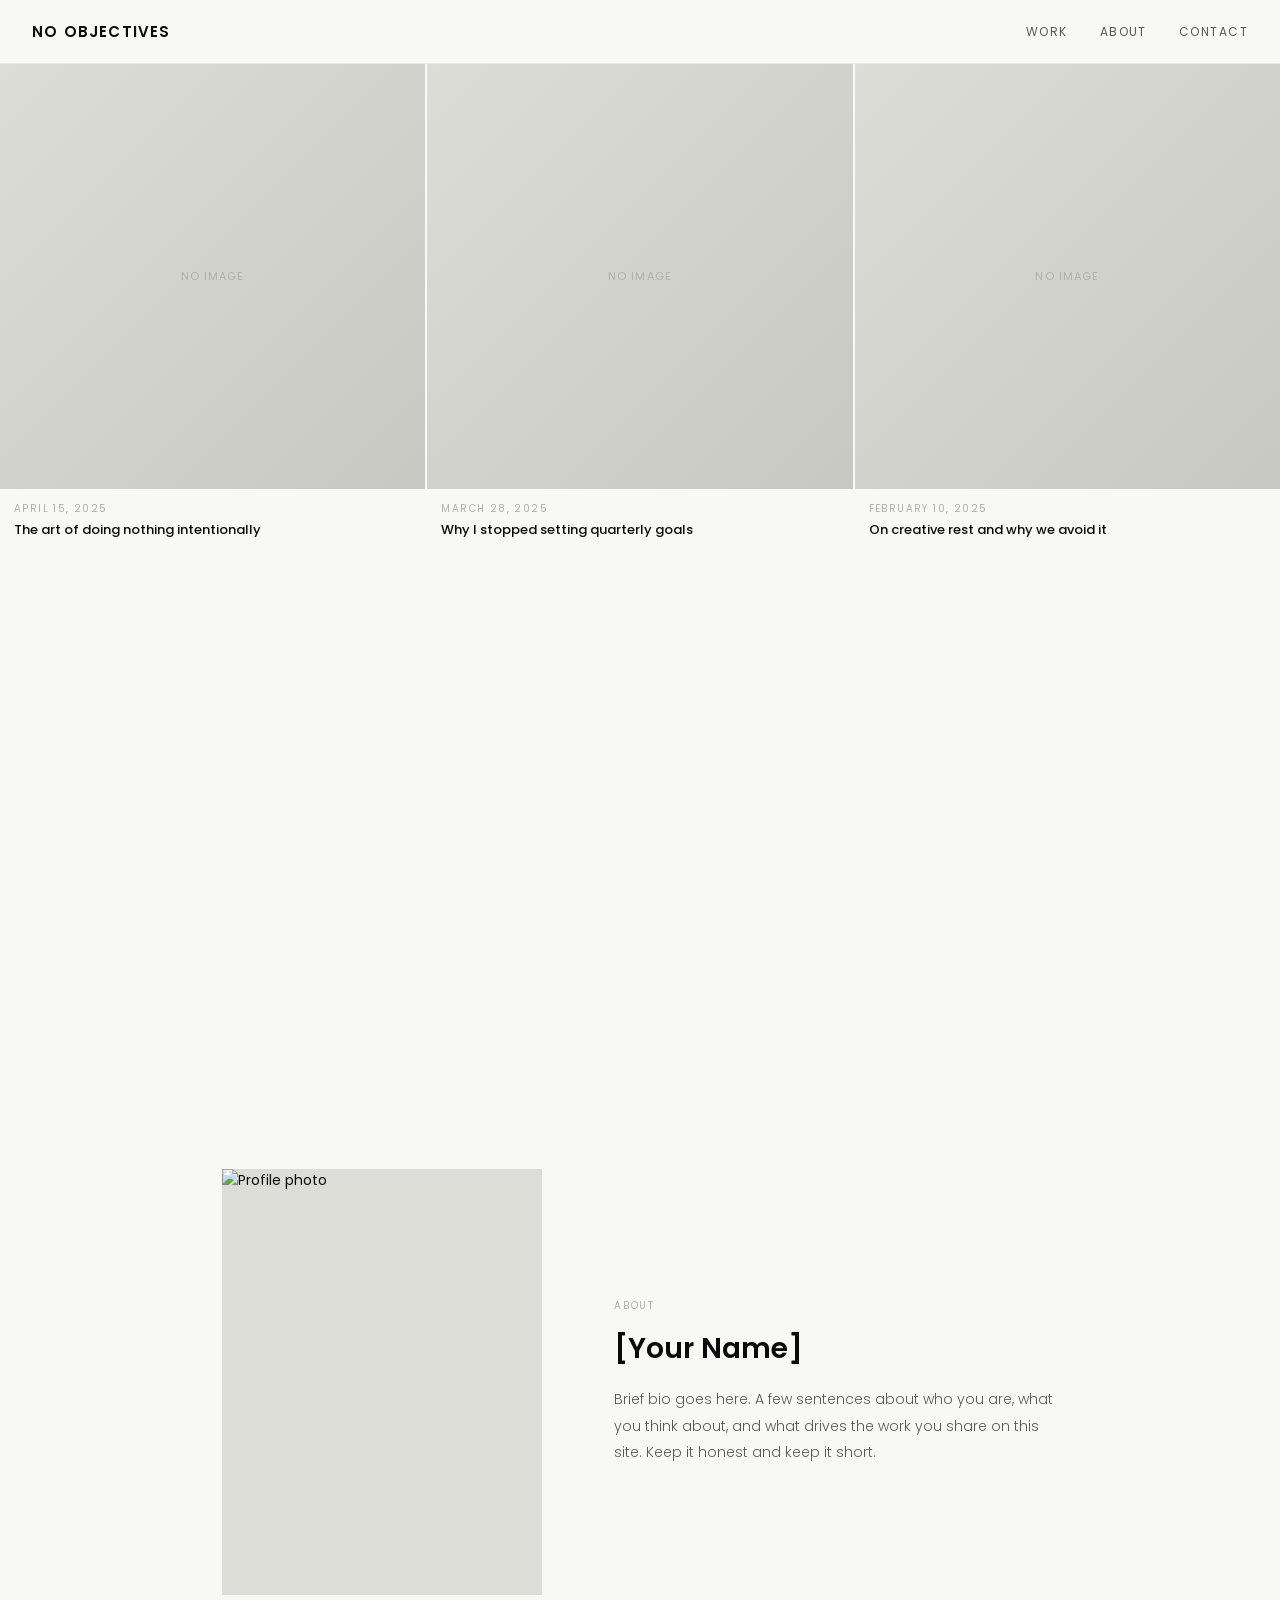
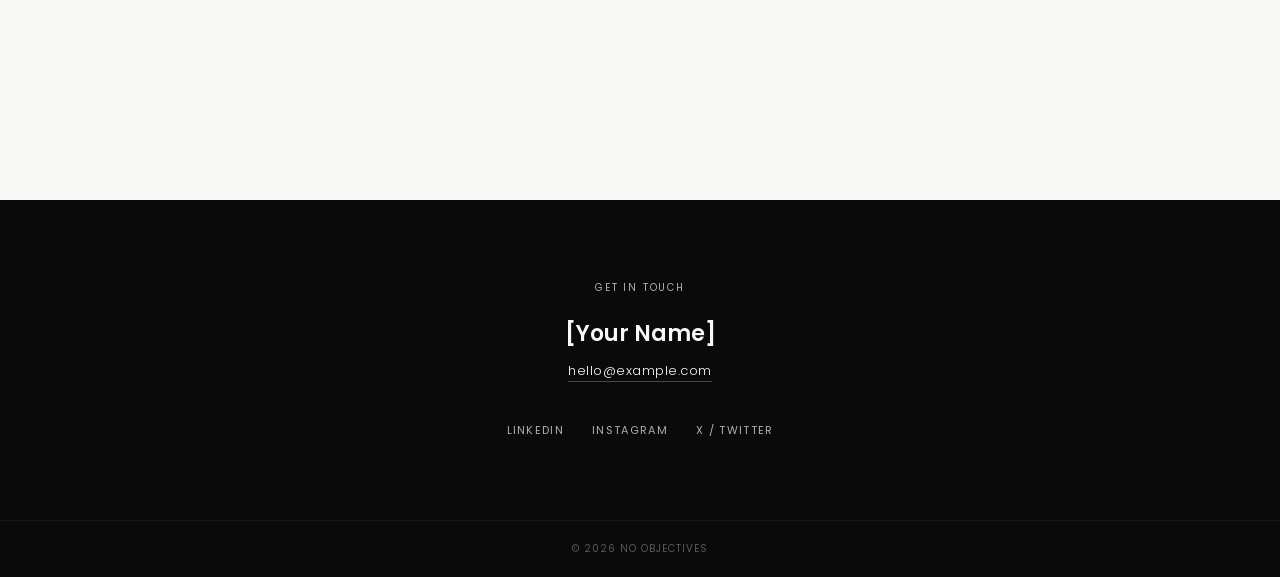
==== index.html @ 17440490 "Initial build: No Objectives website Minimal LinkedIn post gallery — Poppins, black/white, grid layo" ====
<!DOCTYPE html>
<html lang="en">
<head>
  <meta charset="UTF-8">
  <meta name="viewport" content="width=device-width, initial-scale=1.0">
  <title>No Objectives</title>
  <link rel="preconnect" href="https://fonts.googleapis.com">
  <link rel="preconnect" href="https://fonts.gstatic.com" crossorigin>
  <link href="https://fonts.googleapis.com/css2?family=Poppins:wght@300;400;500;600&display=swap" rel="stylesheet">
  <link rel="stylesheet" href="css/style.css">
</head>
<body>

  <!-- ── Navigation ──────────────────────── -->
  <nav>
    <div class="nav-logo" data-nav="gallery">No Objectives</div>
    <ul class="nav-links">
      <li><a href="#gallery"  data-nav="gallery">Work</a></li>
      <li><a href="#about"    data-nav="about">About</a></li>
      <li><a href="#contact"  data-nav="contact">Contact</a></li>
    </ul>
  </nav>

  <!-- ── Gallery ─────────────────────────── -->
  <section id="gallery">
    <div class="gallery-grid" id="gallery-grid"></div>
  </section>

  <!-- ── About ───────────────────────────── -->
  <section id="about">
    <div class="about-inner">
      <div class="about-image-wrap">
        <!--
          Replace images/about/profile.jpg with your photo.
          Recommended: portrait format, minimum 800×1000px.
        -->
        <img src="images/about/profile.jpg"
             alt="Profile photo"
             onerror="this.parentElement.innerHTML='<div class=\\'img-placeholder\\'><span>Profile photo</span></div>'">
      </div>
      <div class="about-text">
        <p class="about-text-label">About</p>
        <!--
          ── EDIT BELOW ──────────────────────────────────────
          Replace [Your Name] and the bio text with your own.
        -->
        <h2 class="about-name">[Your Name]</h2>
        <p class="about-bio">
          Brief bio goes here. A few sentences about who you are,
          what you think about, and what drives the work you share
          on this site. Keep it honest and keep it short.
        </p>
      </div>
    </div>
  </section>

  <!-- ── Contact ─────────────────────────── -->
  <section id="contact">
    <div class="contact-inner">
      <p class="contact-label">Get in touch</p>
      <!--
        ── EDIT BELOW ──────────────────────────────────────
        Replace with your real name, email, and handles.
      -->
      <p class="contact-name">[Your Name]</p>
      <p class="contact-email">
        <a href="mailto:hello@example.com">hello@example.com</a>
      </p>
      <div class="social-links">
        <a class="social-link" href="https://linkedin.com/in/yourhandle" target="_blank" rel="noopener">LinkedIn</a>
        <a class="social-link" href="https://instagram.com/yourhandle"  target="_blank" rel="noopener">Instagram</a>
        <a class="social-link" href="https://twitter.com/yourhandle"    target="_blank" rel="noopener">X / Twitter</a>
      </div>
    </div>
  </section>

  <!-- ── Footer ──────────────────────────── -->
  <footer>
    <p>&copy; <span id="year"></span> No Objectives</p>
  </footer>

  <!-- ── Modal ───────────────────────────── -->
  <div class="modal-overlay" id="modal-overlay" role="dialog" aria-modal="true">
    <div class="modal">
      <button class="modal-close" id="modal-close" aria-label="Close">&#215;</button>
      <div class="modal-image">
        <img id="modal-img" src="" alt="">
      </div>
      <div class="modal-body">
        <div>
          <p class="modal-date"  id="modal-date"></p>
          <h2 class="modal-headline" id="modal-headline"></h2>
          <p class="modal-text"  id="modal-text"></p>
        </div>
        <a class="modal-link" id="modal-link" href="#" target="_blank" rel="noopener">
          View on LinkedIn &rarr;
        </a>
      </div>
    </div>
  </div>

  <script>document.getElementById('year').textContent = new Date().getFullYear();</script>
  <script src="data/posts.js"></script>
  <script src="js/app.js"></script>
</body>
</html>
---- css/style.css ----
/* ─── Reset & Base ─────────────────────────── */
*, *::before, *::after { box-sizing: border-box; margin: 0; padding: 0; }

:root {
  --black:   #0a0a0a;
  --white:   #f8f8f6;
  --grey:    #b0b0a8;
  --mid:     #5a5a54;
  --accent:  #0a0a0a;
  --gap:     2px;
  --nav-h:   64px;
}

html { scroll-behavior: smooth; }

body {
  font-family: 'Poppins', sans-serif;
  background: var(--white);
  color: var(--black);
  font-size: 14px;
  line-height: 1.6;
  -webkit-font-smoothing: antialiased;
}

img { display: block; width: 100%; height: 100%; object-fit: cover; }

a { color: inherit; text-decoration: none; }

/* ─── Navigation ───────────────────────────── */
nav {
  position: fixed;
  top: 0; left: 0; right: 0;
  height: var(--nav-h);
  background: var(--white);
  display: flex;
  align-items: center;
  justify-content: space-between;
  padding: 0 32px;
  z-index: 100;
  border-bottom: 1px solid rgba(0,0,0,0.06);
}

.nav-logo {
  font-size: 15px;
  font-weight: 600;
  letter-spacing: 0.08em;
  text-transform: uppercase;
  cursor: pointer;
}

.nav-links {
  display: flex;
  gap: 32px;
  list-style: none;
}

.nav-links a {
  font-size: 12px;
  font-weight: 400;
  letter-spacing: 0.12em;
  text-transform: uppercase;
  color: var(--mid);
  transition: color 0.2s;
}

.nav-links a:hover { color: var(--black); }

/* ─── Sections ─────────────────────────────── */
section {
  min-height: 100vh;
  padding-top: var(--nav-h);
}

/* ─── Gallery ──────────────────────────────── */
#gallery {
  padding-top: var(--nav-h);
}

.gallery-grid {
  display: grid;
  grid-template-columns: repeat(3, 1fr);
  gap: var(--gap);
}

@media (max-width: 900px)  { .gallery-grid { grid-template-columns: repeat(2, 1fr); } }
@media (max-width: 540px)  { .gallery-grid { grid-template-columns: 1fr; } }

.gallery-item {
  cursor: pointer;
  overflow: hidden;
  position: relative;
  background: #e8e8e4;
}

.gallery-item-img {
  aspect-ratio: 1 / 1;
  overflow: hidden;
  position: relative;
}

.gallery-item-img img {
  transition: transform 0.5s ease, filter 0.3s ease;
}

.gallery-item:hover .gallery-item-img img {
  transform: scale(1.03);
  filter: brightness(0.88);
}

.gallery-item-caption {
  padding: 12px 14px 16px;
  background: var(--white);
}

.gallery-item-date {
  font-size: 10px;
  font-weight: 400;
  letter-spacing: 0.14em;
  text-transform: uppercase;
  color: var(--grey);
  margin-bottom: 4px;
}

.gallery-item-headline {
  font-size: 13px;
  font-weight: 500;
  color: var(--black);
  line-height: 1.4;
}

/* placeholder when image is missing */
.img-placeholder {
  width: 100%;
  height: 100%;
  background: linear-gradient(135deg, #ddddd8 0%, #c8c8c2 100%);
  display: flex;
  align-items: center;
  justify-content: center;
}

.img-placeholder span {
  font-size: 11px;
  letter-spacing: 0.1em;
  color: var(--grey);
  text-transform: uppercase;
}

/* ─── Modal ────────────────────────────────── */
.modal-overlay {
  position: fixed;
  inset: 0;
  background: rgba(10,10,10,0.72);
  z-index: 200;
  display: flex;
  align-items: center;
  justify-content: center;
  opacity: 0;
  pointer-events: none;
  transition: opacity 0.3s ease;
  padding: 24px;
}

.modal-overlay.open {
  opacity: 1;
  pointer-events: all;
}

.modal {
  background: var(--white);
  max-width: 780px;
  width: 100%;
  max-height: 90vh;
  overflow-y: auto;
  display: grid;
  grid-template-columns: 1fr 1fr;
  position: relative;
  transform: translateY(20px);
  transition: transform 0.3s ease;
}

.modal-overlay.open .modal {
  transform: translateY(0);
}

@media (max-width: 640px) {
  .modal { grid-template-columns: 1fr; }
}

.modal-image {
  aspect-ratio: 1 / 1;
  overflow: hidden;
  background: #ddddd8;
}

@media (max-width: 640px) {
  .modal-image { aspect-ratio: 4 / 3; }
}

.modal-body {
  padding: 36px 32px 32px;
  display: flex;
  flex-direction: column;
  justify-content: space-between;
}

.modal-date {
  font-size: 10px;
  font-weight: 400;
  letter-spacing: 0.14em;
  text-transform: uppercase;
  color: var(--grey);
  margin-bottom: 10px;
}

.modal-headline {
  font-size: 17px;
  font-weight: 600;
  line-height: 1.35;
  margin-bottom: 20px;
}

.modal-text {
  font-size: 13px;
  font-weight: 300;
  line-height: 1.85;
  color: var(--mid);
  flex: 1;
  white-space: pre-line;
  margin-bottom: 28px;
}

.modal-link {
  display: inline-flex;
  align-items: center;
  gap: 8px;
  font-size: 11px;
  font-weight: 500;
  letter-spacing: 0.12em;
  text-transform: uppercase;
  color: var(--black);
  border-bottom: 1px solid var(--black);
  padding-bottom: 2px;
  width: fit-content;
  transition: opacity 0.2s;
}

.modal-link:hover { opacity: 0.55; }

.modal-close {
  position: absolute;
  top: 14px;
  right: 18px;
  background: none;
  border: none;
  cursor: pointer;
  font-size: 22px;
  color: var(--mid);
  line-height: 1;
  padding: 4px;
  transition: color 0.2s;
  font-family: 'Poppins', sans-serif;
}

.modal-close:hover { color: var(--black); }

/* ─── About ────────────────────────────────── */
#about {
  background: var(--white);
  display: flex;
  align-items: center;
  justify-content: center;
}

.about-inner {
  max-width: 900px;
  width: 100%;
  padding: 80px 32px;
  display: grid;
  grid-template-columns: 320px 1fr;
  gap: 72px;
  align-items: center;
}

@media (max-width: 780px) {
  .about-inner {
    grid-template-columns: 1fr;
    gap: 40px;
    text-align: center;
  }
}

.about-image-wrap {
  aspect-ratio: 3 / 4;
  overflow: hidden;
  background: #ddddd8;
}

.about-image-wrap img {
  object-position: top center;
}

.about-text-label {
  font-size: 10px;
  font-weight: 400;
  letter-spacing: 0.18em;
  text-transform: uppercase;
  color: var(--grey);
  margin-bottom: 18px;
}

.about-name {
  font-size: 28px;
  font-weight: 600;
  line-height: 1.2;
  margin-bottom: 20px;
}

.about-bio {
  font-size: 14px;
  font-weight: 300;
  line-height: 1.9;
  color: var(--mid);
}

/* ─── Contact ──────────────────────────────── */
#contact {
  background: var(--black);
  color: var(--white);
  display: flex;
  align-items: center;
  justify-content: center;
  min-height: auto;
  padding: 80px 32px;
}

.contact-inner {
  max-width: 520px;
  width: 100%;
  text-align: center;
}

.contact-label {
  font-size: 10px;
  font-weight: 400;
  letter-spacing: 0.18em;
  text-transform: uppercase;
  color: var(--grey);
  margin-bottom: 20px;
}

.contact-name {
  font-size: 22px;
  font-weight: 600;
  margin-bottom: 10px;
}

.contact-email {
  font-size: 13px;
  font-weight: 300;
  color: var(--grey);
  margin-bottom: 40px;
  letter-spacing: 0.04em;
}

.contact-email a {
  color: var(--white);
  border-bottom: 1px solid rgba(248,248,246,0.25);
  padding-bottom: 1px;
  transition: border-color 0.2s;
}

.contact-email a:hover { border-color: var(--white); }

.social-links {
  display: flex;
  gap: 28px;
  justify-content: center;
  flex-wrap: wrap;
}

.social-link {
  font-size: 11px;
  font-weight: 400;
  letter-spacing: 0.12em;
  text-transform: uppercase;
  color: var(--grey);
  transition: color 0.2s;
}

.social-link:hover { color: var(--white); }

/* ─── Footer ───────────────────────────────── */
footer {
  background: var(--black);
  border-top: 1px solid rgba(248,248,246,0.06);
  padding: 20px 32px;
  text-align: center;
}

footer p {
  font-size: 10px;
  letter-spacing: 0.1em;
  color: var(--mid);
  text-transform: uppercase;
}

/* ─── Scrollbar ────────────────────────────── */
::-webkit-scrollbar { width: 4px; }
::-webkit-scrollbar-track { background: transparent; }
::-webkit-scrollbar-thumb { background: #ccc; border-radius: 2px; }
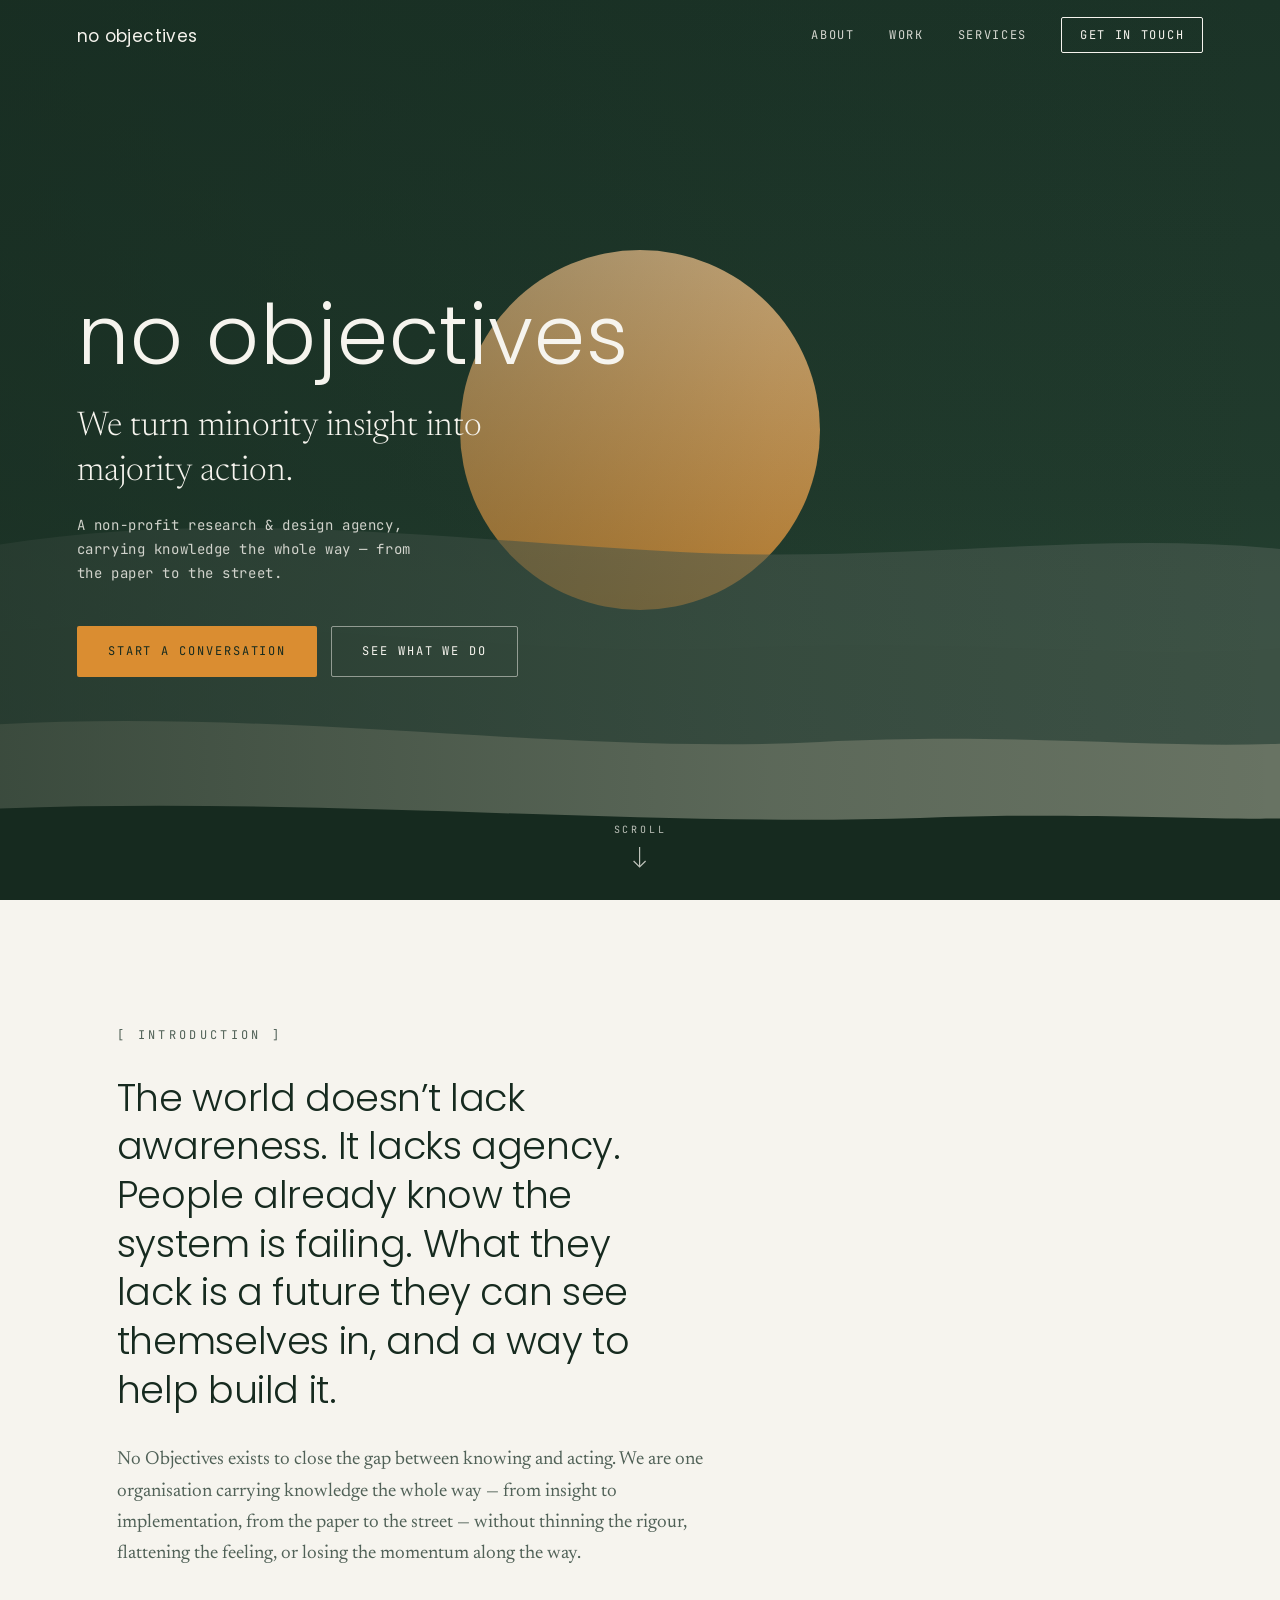
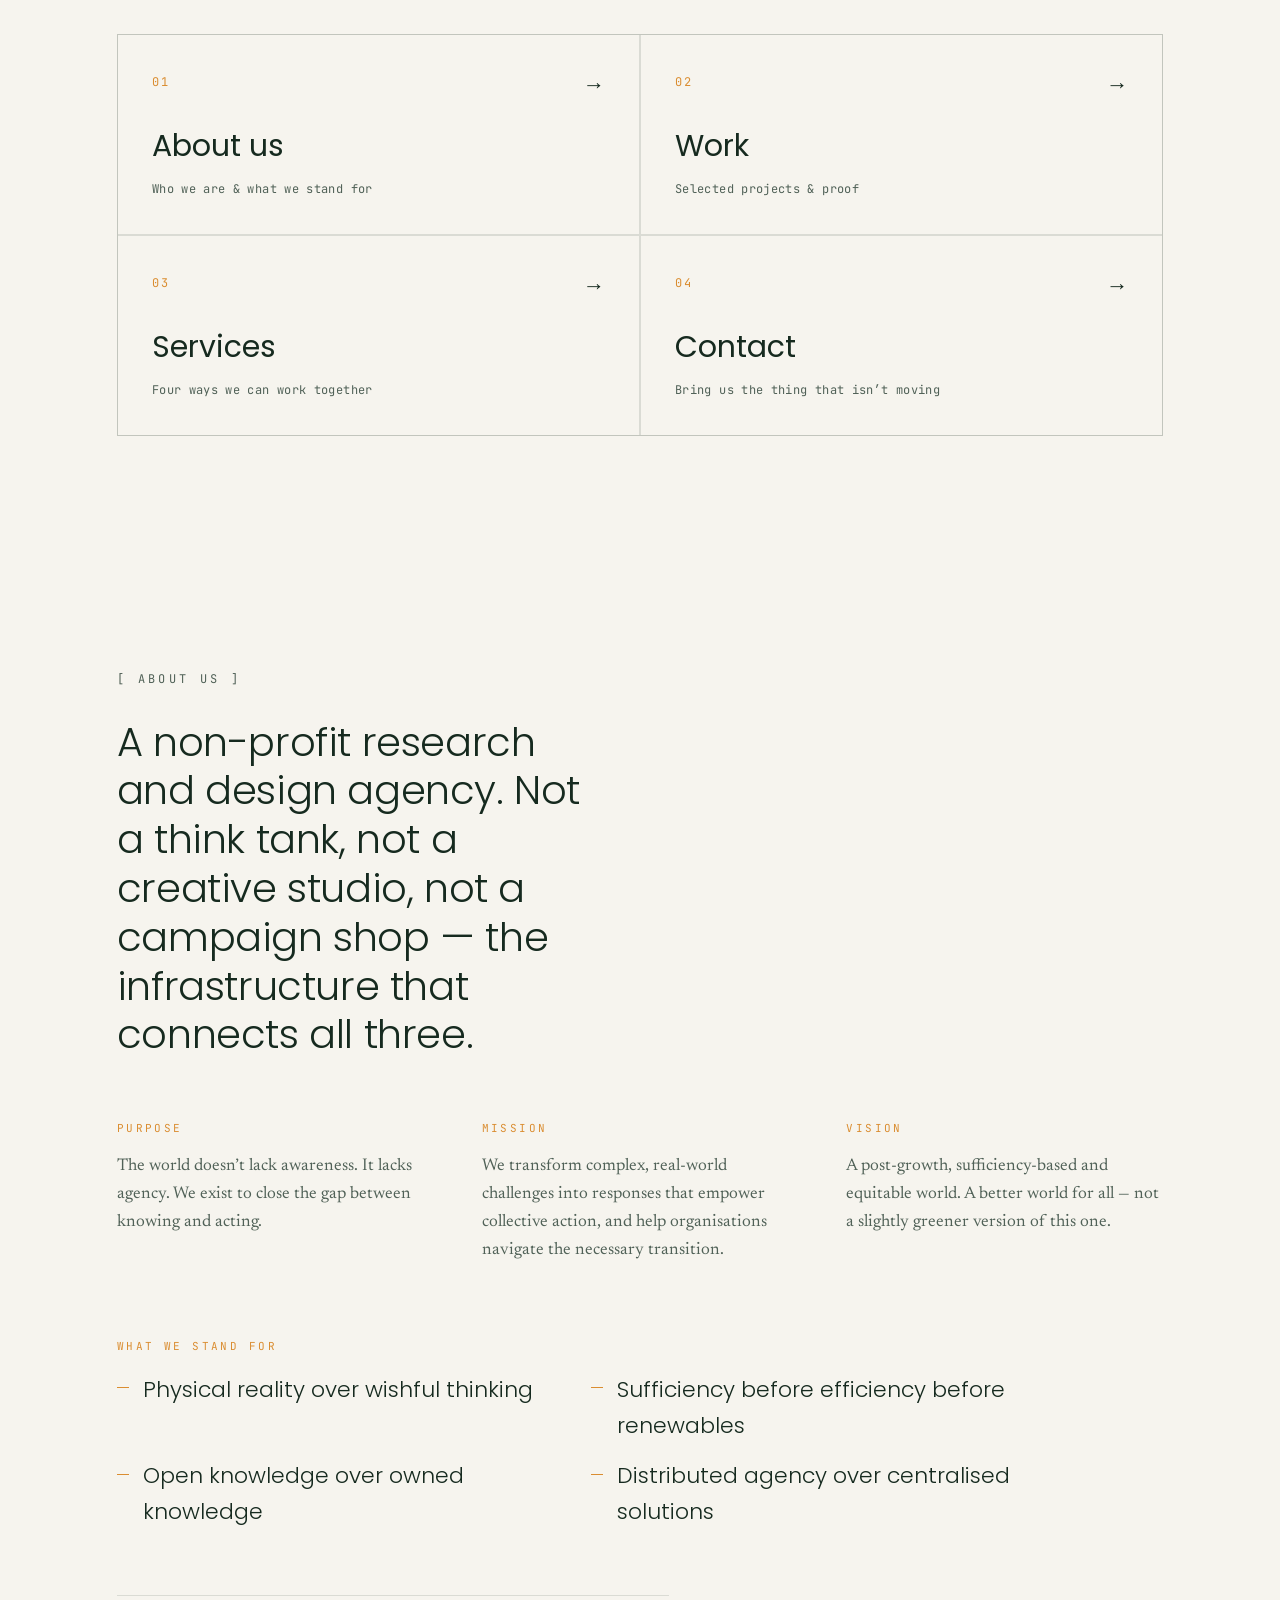
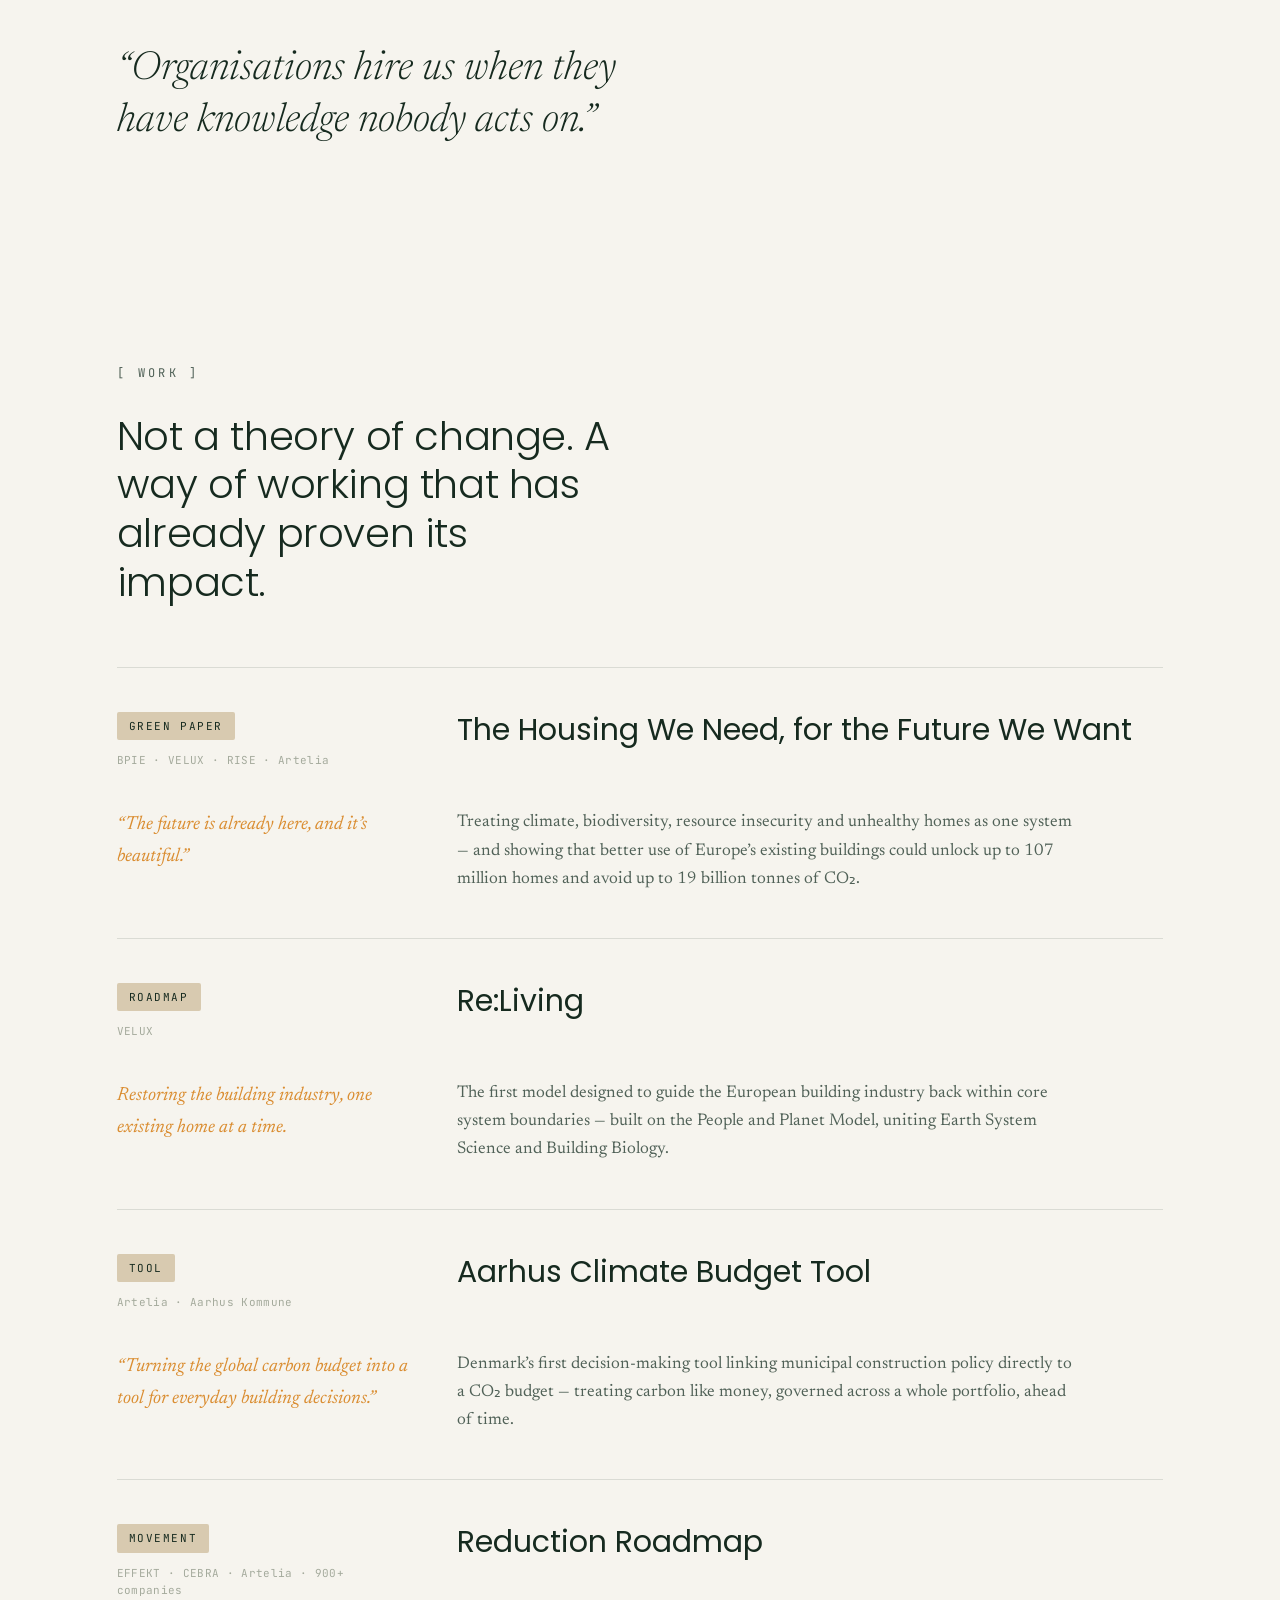
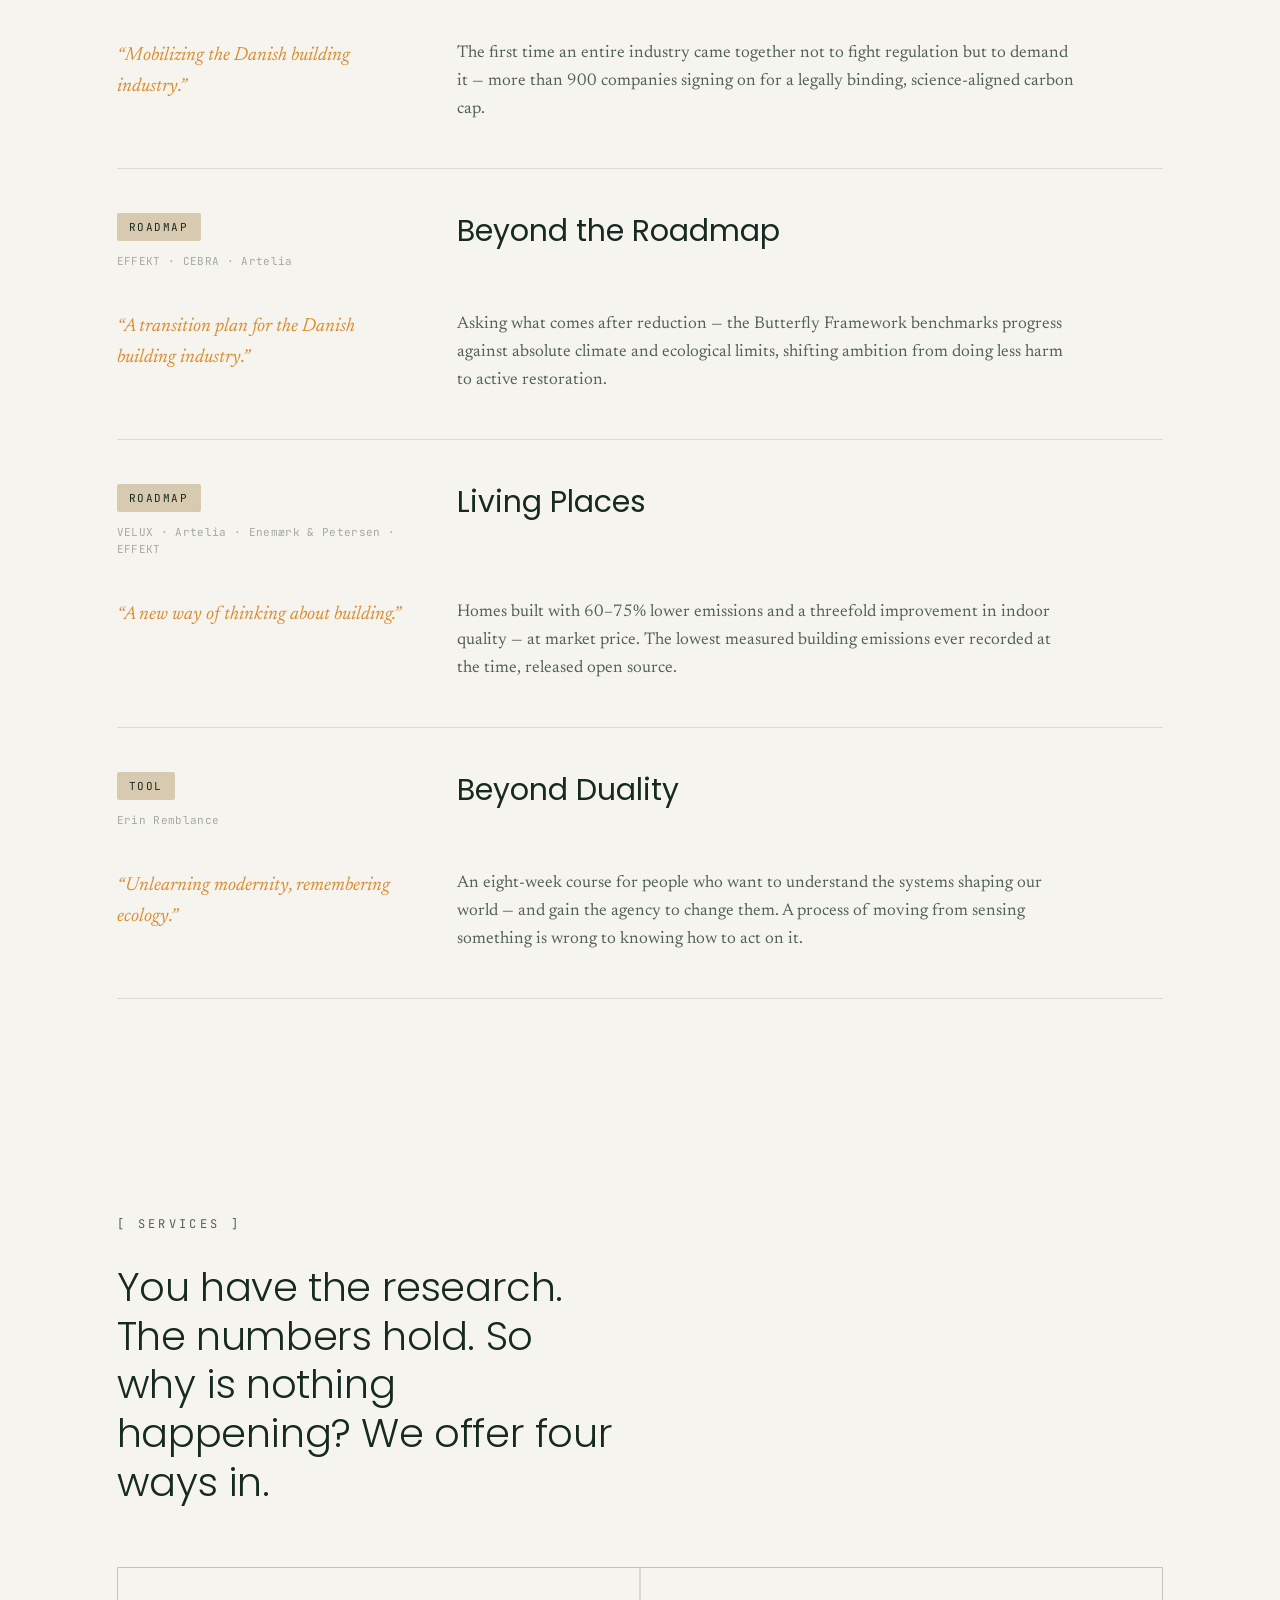
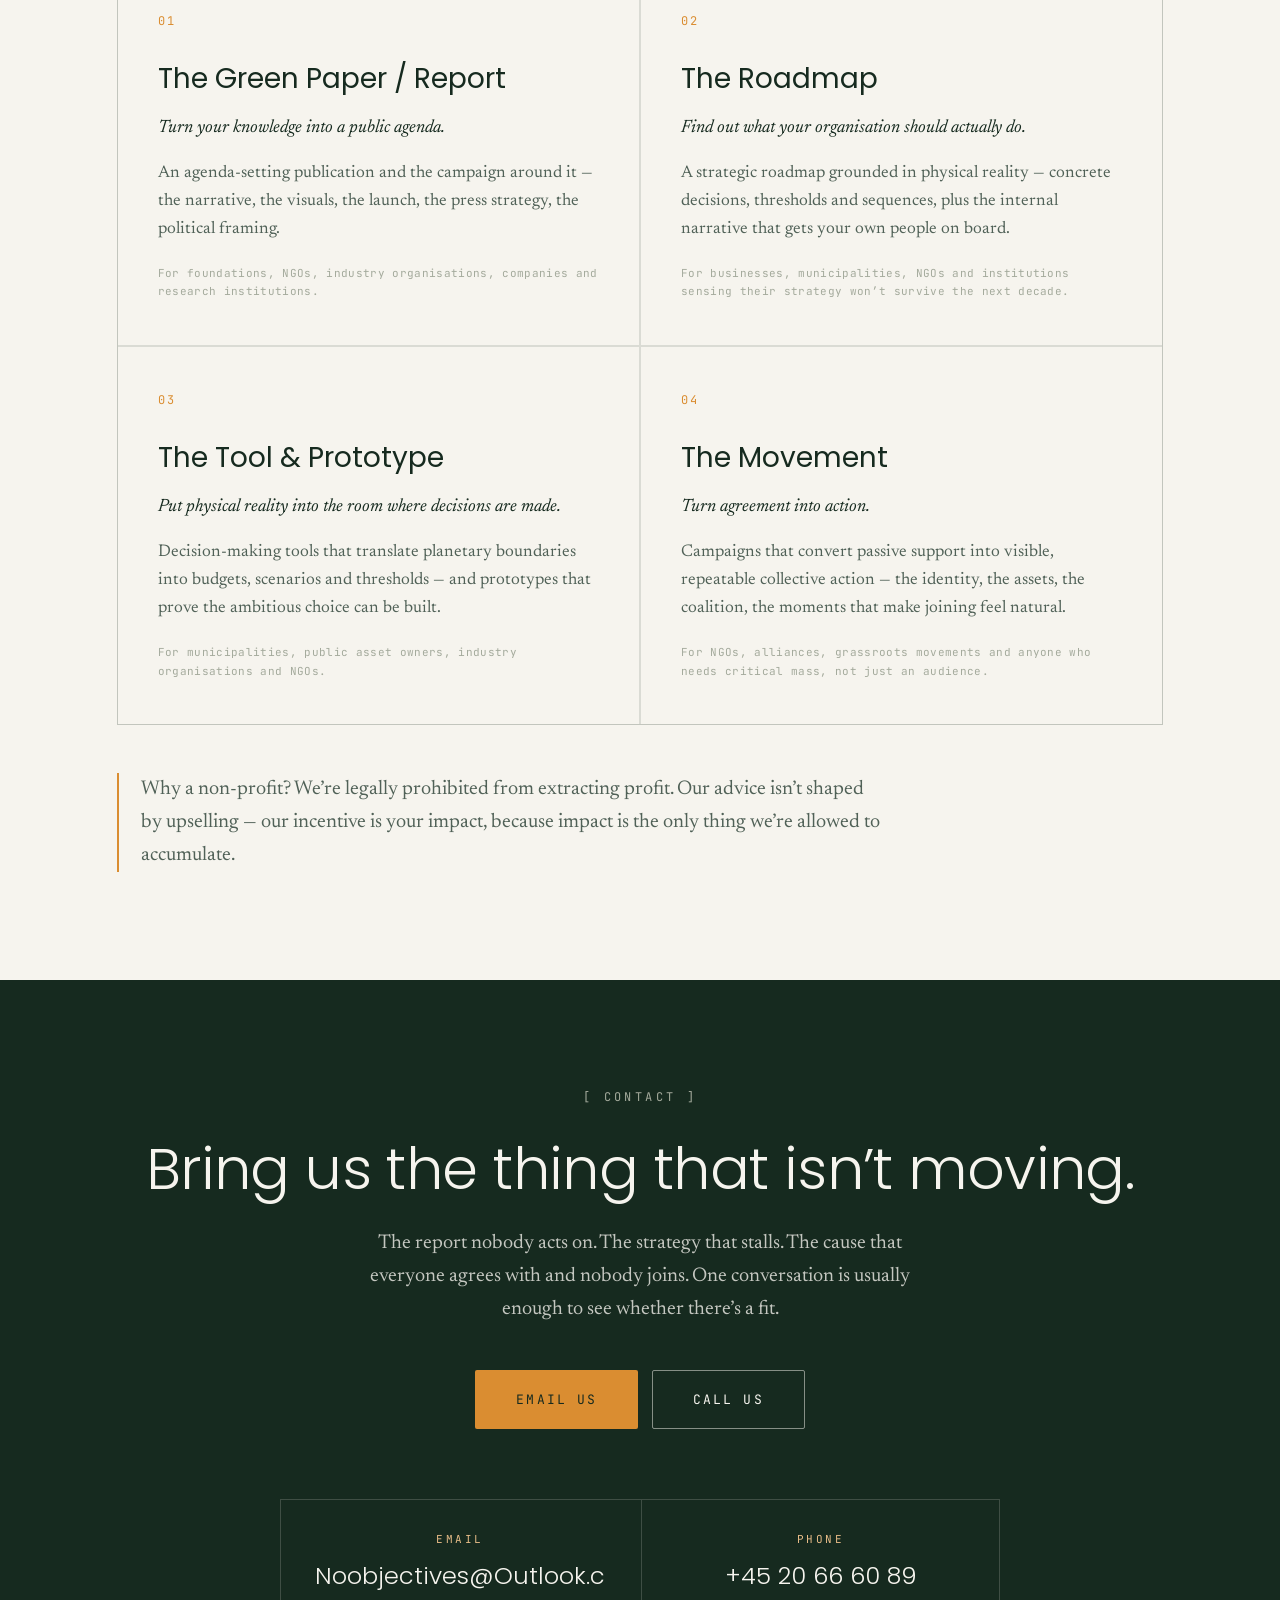
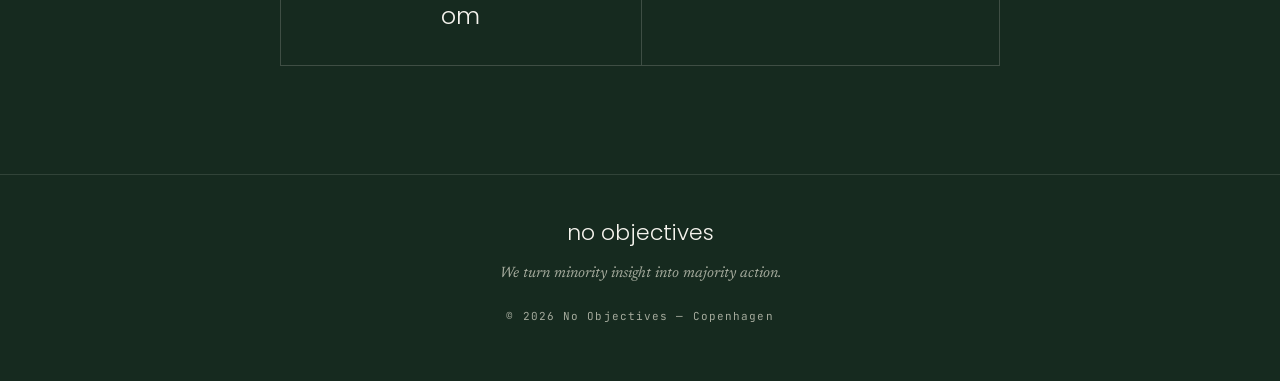
==== commit e12360fe: "Build minimal No Objectives brand website Replace the LinkedIn gallery scaffold with a single-page, " ====
--- a/index.html
+++ b/index.html
@@ -3,104 +3,321 @@
 <head>
   <meta charset="UTF-8">
   <meta name="viewport" content="width=device-width, initial-scale=1.0">
-  <title>No Objectives</title>
+  <title>No Objectives — We turn minority insight into majority action</title>
+  <meta name="description" content="No Objectives is a non-profit research and design agency. We turn minority insight into majority action — carrying knowledge the whole way from the paper to the street.">
+
   <link rel="preconnect" href="https://fonts.googleapis.com">
   <link rel="preconnect" href="https://fonts.gstatic.com" crossorigin>
-  <link href="https://fonts.googleapis.com/css2?family=Poppins:wght@300;400;500;600&display=swap" rel="stylesheet">
+  <link href="https://fonts.googleapis.com/css2?family=JetBrains+Mono:wght@400;500&family=Newsreader:ital,opsz,wght@0,6..72,300;0,6..72,400;0,6..72,500;1,6..72,400&family=Poppins:wght@300;400;500&display=swap" rel="stylesheet">
   <link rel="stylesheet" href="css/style.css">
 </head>
 <body>
 
-  <!-- ── Navigation ──────────────────────── -->
-  <nav>
-    <div class="nav-logo" data-nav="gallery">No Objectives</div>
+  <!-- ── Navigation ──────────────────────────────────── -->
+  <nav id="nav">
+    <a href="#top" class="nav-logo" data-nav="top">no objectives</a>
     <ul class="nav-links">
-      <li><a href="#gallery"  data-nav="gallery">Work</a></li>
       <li><a href="#about"    data-nav="about">About</a></li>
-      <li><a href="#contact"  data-nav="contact">Contact</a></li>
+      <li><a href="#work"     data-nav="work">Work</a></li>
+      <li><a href="#services" data-nav="services">Services</a></li>
+      <li><a href="#contact"  data-nav="contact" class="nav-cta">Get in touch</a></li>
     </ul>
+    <button class="nav-toggle" id="nav-toggle" aria-label="Toggle menu" aria-expanded="false">
+      <span></span><span></span>
+    </button>
   </nav>
 
-  <!-- ── Gallery ─────────────────────────── -->
-  <section id="gallery">
-    <div class="gallery-grid" id="gallery-grid"></div>
-  </section>
-
-  <!-- ── About ───────────────────────────── -->
-  <section id="about">
-    <div class="about-inner">
-      <div class="about-image-wrap">
-        <!--
-          Replace images/about/profile.jpg with your photo.
-          Recommended: portrait format, minimum 800×1000px.
-        -->
-        <img src="images/about/profile.jpg"
-             alt="Profile photo"
-             onerror="this.parentElement.innerHTML='<div class=\\'img-placeholder\\'><span>Profile photo</span></div>'">
-      </div>
-      <div class="about-text">
-        <p class="about-text-label">About</p>
-        <!--
-          ── EDIT BELOW ──────────────────────────────────────
-          Replace [Your Name] and the bio text with your own.
-        -->
-        <h2 class="about-name">[Your Name]</h2>
-        <p class="about-bio">
-          Brief bio goes here. A few sentences about who you are,
-          what you think about, and what drives the work you share
-          on this site. Keep it honest and keep it short.
-        </p>
-      </div>
+  <!-- ── Hero ────────────────────────────────────────── -->
+  <header id="top" class="hero">
+    <!--
+      ── HERO IMAGE ──────────────────────────────────────────────
+      A brand-coloured illustrated landscape is drawn in by default so
+      the site looks complete out of the box. To use a real photograph
+      instead, drop it in /images/ and uncomment the line below
+      (then it will sit behind the logo automatically):
+
+      <img class="hero-photo" src="images/hero.jpg" alt="">
+    -->
+    <div class="hero-art" aria-hidden="true">
+      <svg viewBox="0 0 1440 900" preserveAspectRatio="xMidYMid slice" xmlns="http://www.w3.org/2000/svg">
+        <defs>
+          <linearGradient id="sky" x1="0" y1="0" x2="0" y2="1">
+            <stop offset="0%"  stop-color="#1b3327"/>
+            <stop offset="55%" stop-color="#213b2d"/>
+            <stop offset="100%" stop-color="#2b4a38"/>
+          </linearGradient>
+          <linearGradient id="sun" x1="0" y1="0" x2="0" y2="1">
+            <stop offset="0%"  stop-color="#E9BE89"/>
+            <stop offset="100%" stop-color="#DA8D31"/>
+          </linearGradient>
+        </defs>
+        <rect width="1440" height="900" fill="url(#sky)"/>
+        <circle cx="720" cy="430" r="180" fill="url(#sun)" opacity="0.92"/>
+        <!-- horizon layers -->
+        <path d="M0 560 C 260 500, 520 540, 760 552 C 1010 565, 1220 520, 1440 560 L1440 900 L0 900 Z" fill="#506157" opacity="0.55"/>
+        <path d="M0 640 C 300 600, 560 660, 820 648 C 1080 636, 1250 668, 1440 640 L1440 900 L0 900 Z" fill="#3c5044" opacity="0.75"/>
+        <path d="M0 730 C 320 700, 620 756, 900 742 C 1140 730, 1300 758, 1440 736 L1440 900 L0 900 Z" fill="#D8CAB0" opacity="0.28"/>
+        <path d="M0 812 C 360 792, 700 828, 1000 818 C 1220 810, 1330 826, 1440 814 L1440 900 L0 900 Z" fill="#162A1F"/>
+      </svg>
     </div>
-  </section>
-
-  <!-- ── Contact ─────────────────────────── -->
-  <section id="contact">
-    <div class="contact-inner">
-      <p class="contact-label">Get in touch</p>
-      <!--
-        ── EDIT BELOW ──────────────────────────────────────
-        Replace with your real name, email, and handles.
-      -->
-      <p class="contact-name">[Your Name]</p>
-      <p class="contact-email">
-        <a href="mailto:hello@example.com">hello@example.com</a>
+
+    <div class="hero-inner">
+      <p class="hero-logo">no objectives</p>
+      <h1 class="hero-tagline">We turn minority insight into majority action.</h1>
+      <p class="hero-sub">A non-profit research &amp; design agency, carrying knowledge the whole way &mdash; from the paper to the street.</p>
+      <div class="hero-actions">
+        <a href="#contact" class="btn btn-primary" data-nav="contact">Start a conversation</a>
+        <a href="#intro" class="btn btn-ghost btn-ghost-light" data-nav="intro">See what we do</a>
+      </div>
+    </div>
+
+    <a href="#intro" class="scroll-cue" data-nav="intro" aria-label="Scroll down">
+      <span>Scroll</span>
+      <svg width="14" height="24" viewBox="0 0 14 24" fill="none" stroke="currentColor" stroke-width="1.2"><path d="M7 1v20M1 15l6 6 6-6"/></svg>
+    </a>
+  </header>
+
+  <main>
+
+    <!-- ── Introduction + section buttons ──────────────── -->
+    <section id="intro" class="intro reveal">
+      <p class="eyebrow">[ Introduction ]</p>
+      <p class="intro-lead">
+        The world doesn&rsquo;t lack awareness. It lacks agency. People already know
+        the system is failing. What they lack is a future they can see themselves in,
+        and a way to help build it.
       </p>
-      <div class="social-links">
-        <a class="social-link" href="https://linkedin.com/in/yourhandle" target="_blank" rel="noopener">LinkedIn</a>
-        <a class="social-link" href="https://instagram.com/yourhandle"  target="_blank" rel="noopener">Instagram</a>
-        <a class="social-link" href="https://twitter.com/yourhandle"    target="_blank" rel="noopener">X / Twitter</a>
-      </div>
-    </div>
-  </section>
-
-  <!-- ── Footer ──────────────────────────── -->
-  <footer>
-    <p>&copy; <span id="year"></span> No Objectives</p>
+      <p class="intro-body">
+        No Objectives exists to close the gap between knowing and acting. We are one
+        organisation carrying knowledge the whole way &mdash; from insight to
+        implementation, from the paper to the street &mdash; without thinning the rigour,
+        flattening the feeling, or losing the momentum along the way.
+      </p>
+
+      <div class="nav-cards">
+        <a href="#about" class="nav-card" data-nav="about">
+          <span class="nav-card-index">01</span>
+          <span class="nav-card-title">About us</span>
+          <span class="nav-card-desc">Who we are &amp; what we stand for</span>
+          <span class="nav-card-arrow">&rarr;</span>
+        </a>
+        <a href="#work" class="nav-card" data-nav="work">
+          <span class="nav-card-index">02</span>
+          <span class="nav-card-title">Work</span>
+          <span class="nav-card-desc">Selected projects &amp; proof</span>
+          <span class="nav-card-arrow">&rarr;</span>
+        </a>
+        <a href="#services" class="nav-card" data-nav="services">
+          <span class="nav-card-index">03</span>
+          <span class="nav-card-title">Services</span>
+          <span class="nav-card-desc">Four ways we can work together</span>
+          <span class="nav-card-arrow">&rarr;</span>
+        </a>
+        <a href="#contact" class="nav-card" data-nav="contact">
+          <span class="nav-card-index">04</span>
+          <span class="nav-card-title">Contact</span>
+          <span class="nav-card-desc">Bring us the thing that isn&rsquo;t moving</span>
+          <span class="nav-card-arrow">&rarr;</span>
+        </a>
+      </div>
+    </section>
+
+    <!-- ── About ───────────────────────────────────────── -->
+    <section id="about" class="section about reveal">
+      <div class="section-head">
+        <p class="eyebrow">[ About us ]</p>
+        <h2 class="section-title">A non-profit research and design agency. Not a think tank, not a creative studio, not a campaign shop &mdash; the infrastructure that connects all three.</h2>
+      </div>
+
+      <div class="about-grid">
+        <div class="about-block">
+          <p class="about-label">Purpose</p>
+          <p class="about-text">The world doesn&rsquo;t lack awareness. It lacks agency. We exist to close the gap between knowing and acting.</p>
+        </div>
+        <div class="about-block">
+          <p class="about-label">Mission</p>
+          <p class="about-text">We transform complex, real-world challenges into responses that empower collective action, and help organisations navigate the necessary transition.</p>
+        </div>
+        <div class="about-block">
+          <p class="about-label">Vision</p>
+          <p class="about-text">A post-growth, sufficiency-based and equitable world. A better world for all &mdash; not a slightly greener version of this one.</p>
+        </div>
+      </div>
+
+      <div class="about-values">
+        <p class="about-label">What we stand for</p>
+        <ul class="values-list">
+          <li>Physical reality over wishful thinking</li>
+          <li>Sufficiency before efficiency before renewables</li>
+          <li>Open knowledge over owned knowledge</li>
+          <li>Distributed agency over centralised solutions</li>
+        </ul>
+      </div>
+
+      <blockquote class="pull-quote">
+        &ldquo;Organisations hire us when they have knowledge nobody acts on.&rdquo;
+      </blockquote>
+    </section>
+
+    <!-- ── Work ────────────────────────────────────────── -->
+    <section id="work" class="section work reveal">
+      <div class="section-head">
+        <p class="eyebrow">[ Work ]</p>
+        <h2 class="section-title">Not a theory of change. A way of working that has already proven its impact.</h2>
+      </div>
+
+      <div class="work-list">
+        <article class="work-item">
+          <div class="work-meta">
+            <span class="work-tag">Green paper</span>
+            <span class="work-collab">BPIE &middot; VELUX &middot; RISE &middot; Artelia</span>
+          </div>
+          <h3 class="work-title">The Housing We Need, for the Future We Want</h3>
+          <p class="work-tagline">&ldquo;The future is already here, and it&rsquo;s beautiful.&rdquo;</p>
+          <p class="work-desc">Treating climate, biodiversity, resource insecurity and unhealthy homes as one system &mdash; and showing that better use of Europe&rsquo;s existing buildings could unlock up to 107 million homes and avoid up to 19 billion tonnes of CO&#8322;.</p>
+        </article>
+
+        <article class="work-item">
+          <div class="work-meta">
+            <span class="work-tag">Roadmap</span>
+            <span class="work-collab">VELUX</span>
+          </div>
+          <h3 class="work-title">Re:Living</h3>
+          <p class="work-tagline">Restoring the building industry, one existing home at a time.</p>
+          <p class="work-desc">The first model designed to guide the European building industry back within core system boundaries &mdash; built on the People and Planet Model, uniting Earth System Science and Building Biology.</p>
+        </article>
+
+        <article class="work-item">
+          <div class="work-meta">
+            <span class="work-tag">Tool</span>
+            <span class="work-collab">Artelia &middot; Aarhus Kommune</span>
+          </div>
+          <h3 class="work-title">Aarhus Climate Budget Tool</h3>
+          <p class="work-tagline">&ldquo;Turning the global carbon budget into a tool for everyday building decisions.&rdquo;</p>
+          <p class="work-desc">Denmark&rsquo;s first decision-making tool linking municipal construction policy directly to a CO&#8322; budget &mdash; treating carbon like money, governed across a whole portfolio, ahead of time.</p>
+        </article>
+
+        <article class="work-item">
+          <div class="work-meta">
+            <span class="work-tag">Movement</span>
+            <span class="work-collab">EFFEKT &middot; CEBRA &middot; Artelia &middot; 900+ companies</span>
+          </div>
+          <h3 class="work-title">Reduction Roadmap</h3>
+          <p class="work-tagline">&ldquo;Mobilizing the Danish building industry.&rdquo;</p>
+          <p class="work-desc">The first time an entire industry came together not to fight regulation but to demand it &mdash; more than 900 companies signing on for a legally binding, science-aligned carbon cap.</p>
+        </article>
+
+        <article class="work-item">
+          <div class="work-meta">
+            <span class="work-tag">Roadmap</span>
+            <span class="work-collab">EFFEKT &middot; CEBRA &middot; Artelia</span>
+          </div>
+          <h3 class="work-title">Beyond the Roadmap</h3>
+          <p class="work-tagline">&ldquo;A transition plan for the Danish building industry.&rdquo;</p>
+          <p class="work-desc">Asking what comes after reduction &mdash; the Butterfly Framework benchmarks progress against absolute climate and ecological limits, shifting ambition from doing less harm to active restoration.</p>
+        </article>
+
+        <article class="work-item">
+          <div class="work-meta">
+            <span class="work-tag">Roadmap</span>
+            <span class="work-collab">VELUX &middot; Artelia &middot; Enemærk &amp; Petersen &middot; EFFEKT</span>
+          </div>
+          <h3 class="work-title">Living Places</h3>
+          <p class="work-tagline">&ldquo;A new way of thinking about building.&rdquo;</p>
+          <p class="work-desc">Homes built with 60&ndash;75% lower emissions and a threefold improvement in indoor quality &mdash; at market price. The lowest measured building emissions ever recorded at the time, released open source.</p>
+        </article>
+
+        <article class="work-item">
+          <div class="work-meta">
+            <span class="work-tag">Tool</span>
+            <span class="work-collab">Erin Remblance</span>
+          </div>
+          <h3 class="work-title">Beyond Duality</h3>
+          <p class="work-tagline">&ldquo;Unlearning modernity, remembering ecology.&rdquo;</p>
+          <p class="work-desc">An eight-week course for people who want to understand the systems shaping our world &mdash; and gain the agency to change them. A process of moving from sensing something is wrong to knowing how to act on it.</p>
+        </article>
+      </div>
+    </section>
+
+    <!-- ── Services ────────────────────────────────────── -->
+    <section id="services" class="section services reveal">
+      <div class="section-head">
+        <p class="eyebrow">[ Services ]</p>
+        <h2 class="section-title">You have the research. The numbers hold. So why is nothing happening? We offer four ways in.</h2>
+      </div>
+
+      <div class="services-grid">
+        <article class="service-card">
+          <span class="service-num">01</span>
+          <h3 class="service-title">The Green Paper / Report</h3>
+          <p class="service-line">Turn your knowledge into a public agenda.</p>
+          <p class="service-desc">An agenda-setting publication and the campaign around it &mdash; the narrative, the visuals, the launch, the press strategy, the political framing.</p>
+          <p class="service-for">For foundations, NGOs, industry organisations, companies and research institutions.</p>
+        </article>
+
+        <article class="service-card">
+          <span class="service-num">02</span>
+          <h3 class="service-title">The Roadmap</h3>
+          <p class="service-line">Find out what your organisation should actually do.</p>
+          <p class="service-desc">A strategic roadmap grounded in physical reality &mdash; concrete decisions, thresholds and sequences, plus the internal narrative that gets your own people on board.</p>
+          <p class="service-for">For businesses, municipalities, NGOs and institutions sensing their strategy won&rsquo;t survive the next decade.</p>
+        </article>
+
+        <article class="service-card">
+          <span class="service-num">03</span>
+          <h3 class="service-title">The Tool &amp; Prototype</h3>
+          <p class="service-line">Put physical reality into the room where decisions are made.</p>
+          <p class="service-desc">Decision-making tools that translate planetary boundaries into budgets, scenarios and thresholds &mdash; and prototypes that prove the ambitious choice can be built.</p>
+          <p class="service-for">For municipalities, public asset owners, industry organisations and NGOs.</p>
+        </article>
+
+        <article class="service-card">
+          <span class="service-num">04</span>
+          <h3 class="service-title">The Movement</h3>
+          <p class="service-line">Turn agreement into action.</p>
+          <p class="service-desc">Campaigns that convert passive support into visible, repeatable collective action &mdash; the identity, the assets, the coalition, the moments that make joining feel natural.</p>
+          <p class="service-for">For NGOs, alliances, grassroots movements and anyone who needs critical mass, not just an audience.</p>
+        </article>
+      </div>
+
+      <p class="services-note">Why a non-profit? We&rsquo;re legally prohibited from extracting profit. Our advice isn&rsquo;t shaped by upselling &mdash; our incentive is your impact, because impact is the only thing we&rsquo;re allowed to accumulate.</p>
+    </section>
+
+    <!-- ── Contact ─────────────────────────────────────── -->
+    <section id="contact" class="section contact reveal">
+      <p class="eyebrow eyebrow-light">[ Contact ]</p>
+      <h2 class="contact-title">Bring us the thing that isn&rsquo;t moving.</h2>
+      <p class="contact-body">
+        The report nobody acts on. The strategy that stalls. The cause that everyone
+        agrees with and nobody joins. One conversation is usually enough to see whether
+        there&rsquo;s a fit.
+      </p>
+
+      <div class="contact-actions">
+        <a class="btn btn-primary btn-lg" href="mailto:Noobjectives@Outlook.com?subject=Let%27s%20talk">Email us</a>
+        <a class="btn btn-ghost btn-ghost-light btn-lg" href="tel:+4520666089">Call us</a>
+      </div>
+
+      <div class="contact-details">
+        <a class="contact-detail" href="mailto:Noobjectives@Outlook.com">
+          <span class="contact-detail-label">Email</span>
+          <span class="contact-detail-value">Noobjectives@Outlook.com</span>
+        </a>
+        <a class="contact-detail" href="tel:+4520666089">
+          <span class="contact-detail-label">Phone</span>
+          <span class="contact-detail-value">+45 20 66 60 89</span>
+        </a>
+      </div>
+    </section>
+  </main>
+
+  <!-- ── Footer ──────────────────────────────────────── -->
+  <footer class="footer">
+    <p class="footer-logo">no objectives</p>
+    <p class="footer-tag">We turn minority insight into majority action.</p>
+    <p class="footer-copy">&copy; <span id="year"></span> No Objectives &mdash; Copenhagen</p>
   </footer>
 
-  <!-- ── Modal ───────────────────────────── -->
-  <div class="modal-overlay" id="modal-overlay" role="dialog" aria-modal="true">
-    <div class="modal">
-      <button class="modal-close" id="modal-close" aria-label="Close">&#215;</button>
-      <div class="modal-image">
-        <img id="modal-img" src="" alt="">
-      </div>
-      <div class="modal-body">
-        <div>
-          <p class="modal-date"  id="modal-date"></p>
-          <h2 class="modal-headline" id="modal-headline"></h2>
-          <p class="modal-text"  id="modal-text"></p>
-        </div>
-        <a class="modal-link" id="modal-link" href="#" target="_blank" rel="noopener">
-          View on LinkedIn &rarr;
-        </a>
-      </div>
-    </div>
-  </div>
-
-  <script>document.getElementById('year').textContent = new Date().getFullYear();</script>
-  <script src="data/posts.js"></script>
   <script src="js/app.js"></script>
 </body>
 </html>
--- a/css/style.css
+++ b/css/style.css
@@ -1,410 +1,634 @@
-/* ─── Reset & Base ─────────────────────────── */
+/* ═══════════════════════════════════════════════════════════
+   No Objectives — brand site
+   Palette & type follow the July 2026 brand strategy.
+   ═══════════════════════════════════════════════════════════ */
+
+:root {
+  /* Brand colours */
+  --petrol:      #162A1F;  /* Petroleum green — text & dark bg  */
+  --petrol-soft: #213b2d;
+  --light-white: #F6F4EE;  /* Light white — main background     */
+  --off-white:   #EAE7D8;  /* Off-white — panels                */
+  --chalkstone:  #D8CAB0;  /* Chalkstone                        */
+  --dusty-green: #506157;  /* Dusty Green — secondary text      */
+  --sage:        #A4AA9C;  /* Sage — muted                      */
+  --street-grey: #2C3E48;
+  --dusty-blue:  #4E595F;
+  --amber:       #DA8D31;  /* Amber — accent                    */
+  --amber-dim:   #E9BE89;
+
+  /* Roles */
+  --bg:      var(--light-white);
+  --ink:     var(--petrol);
+  --muted:   var(--dusty-green);
+  --faint:   var(--sage);
+  --accent:  var(--amber);
+  --line:    rgba(22, 42, 31, 0.12);
+
+  /* Type */
+  --sans:  'Poppins', system-ui, sans-serif;      /* display / headlines */
+  --serif: 'Newsreader', Georgia, serif;          /* reading text        */
+  --mono:  'JetBrains Mono', ui-monospace, monospace; /* labels / captions */
+
+  --nav-h: 72px;
+  --edge:  clamp(20px, 6vw, 120px);
+  --maxw:  1200px;
+}
+
 *, *::before, *::after { box-sizing: border-box; margin: 0; padding: 0; }
 
-:root {
-  --black:   #0a0a0a;
-  --white:   #f8f8f6;
-  --grey:    #b0b0a8;
-  --mid:     #5a5a54;
-  --accent:  #0a0a0a;
-  --gap:     2px;
-  --nav-h:   64px;
-}
-
 html { scroll-behavior: smooth; }
 
 body {
-  font-family: 'Poppins', sans-serif;
-  background: var(--white);
-  color: var(--black);
-  font-size: 14px;
-  line-height: 1.6;
+  font-family: var(--serif);
+  background: var(--bg);
+  color: var(--ink);
+  font-size: 17px;
+  line-height: 1.65;
   -webkit-font-smoothing: antialiased;
-}
-
-img { display: block; width: 100%; height: 100%; object-fit: cover; }
-
-a { color: inherit; text-decoration: none; }
-
-/* ─── Navigation ───────────────────────────── */
+  text-rendering: optimizeLegibility;
+}
+
+img { display: block; max-width: 100%; }
+a   { color: inherit; text-decoration: none; }
+
+/* ─── Shared type helpers ─────────────────────────────────── */
+.eyebrow {
+  font-family: var(--mono);
+  font-size: 12px;
+  letter-spacing: 0.28em;
+  text-transform: uppercase;
+  color: var(--muted);
+  margin-bottom: 28px;
+}
+.eyebrow-light { color: var(--sage); }
+
+.section-title {
+  font-family: var(--sans);
+  font-weight: 300;
+  font-size: clamp(24px, 3.4vw, 40px);
+  line-height: 1.22;
+  letter-spacing: -0.01em;
+  max-width: 20ch;
+}
+
+/* ─── Buttons ─────────────────────────────────────────────── */
+.btn {
+  display: inline-flex;
+  align-items: center;
+  justify-content: center;
+  font-family: var(--mono);
+  font-size: 12px;
+  letter-spacing: 0.16em;
+  text-transform: uppercase;
+  padding: 15px 30px;
+  border: 1px solid transparent;
+  border-radius: 2px;
+  cursor: pointer;
+  transition: background .25s ease, color .25s ease, border-color .25s ease, transform .25s ease;
+}
+.btn-lg { padding: 18px 40px; font-size: 13px; }
+
+.btn-primary {
+  background: var(--amber);
+  color: var(--petrol);
+}
+.btn-primary:hover { background: #c67d24; transform: translateY(-2px); }
+
+.btn-ghost {
+  background: transparent;
+  border-color: var(--ink);
+  color: var(--ink);
+}
+.btn-ghost:hover { background: var(--ink); color: var(--light-white); }
+
+.btn-ghost-light {
+  border-color: rgba(246,244,238,0.5);
+  color: var(--light-white);
+}
+.btn-ghost-light:hover { background: var(--light-white); color: var(--petrol); border-color: var(--light-white); }
+
+/* ─── Navigation ──────────────────────────────────────────── */
 nav {
   position: fixed;
   top: 0; left: 0; right: 0;
   height: var(--nav-h);
-  background: var(--white);
   display: flex;
   align-items: center;
   justify-content: space-between;
-  padding: 0 32px;
+  padding: 0 var(--edge);
   z-index: 100;
-  border-bottom: 1px solid rgba(0,0,0,0.06);
+  transition: background .3s ease, box-shadow .3s ease, backdrop-filter .3s ease;
+}
+nav.scrolled {
+  background: rgba(246,244,238,0.9);
+  backdrop-filter: blur(10px);
+  box-shadow: 0 1px 0 var(--line);
 }
 
 .nav-logo {
-  font-size: 15px;
-  font-weight: 600;
-  letter-spacing: 0.08em;
-  text-transform: uppercase;
-  cursor: pointer;
-}
+  font-family: var(--sans);
+  font-weight: 400;
+  font-size: 17px;
+  letter-spacing: 0.02em;
+  color: var(--light-white);
+  transition: color .3s ease;
+}
+nav.scrolled .nav-logo { color: var(--ink); }
 
 .nav-links {
   display: flex;
-  gap: 32px;
+  align-items: center;
+  gap: 34px;
   list-style: none;
 }
-
 .nav-links a {
+  font-family: var(--mono);
   font-size: 12px;
-  font-weight: 400;
-  letter-spacing: 0.12em;
-  text-transform: uppercase;
-  color: var(--mid);
-  transition: color 0.2s;
-}
-
-.nav-links a:hover { color: var(--black); }
-
-/* ─── Sections ─────────────────────────────── */
-section {
-  min-height: 100vh;
-  padding-top: var(--nav-h);
-}
-
-/* ─── Gallery ──────────────────────────────── */
-#gallery {
-  padding-top: var(--nav-h);
-}
-
-.gallery-grid {
-  display: grid;
-  grid-template-columns: repeat(3, 1fr);
-  gap: var(--gap);
-}
-
-@media (max-width: 900px)  { .gallery-grid { grid-template-columns: repeat(2, 1fr); } }
-@media (max-width: 540px)  { .gallery-grid { grid-template-columns: 1fr; } }
-
-.gallery-item {
-  cursor: pointer;
-  overflow: hidden;
-  position: relative;
-  background: #e8e8e4;
-}
-
-.gallery-item-img {
-  aspect-ratio: 1 / 1;
-  overflow: hidden;
-  position: relative;
-}
-
-.gallery-item-img img {
-  transition: transform 0.5s ease, filter 0.3s ease;
-}
-
-.gallery-item:hover .gallery-item-img img {
-  transform: scale(1.03);
-  filter: brightness(0.88);
-}
-
-.gallery-item-caption {
-  padding: 12px 14px 16px;
-  background: var(--white);
-}
-
-.gallery-item-date {
-  font-size: 10px;
-  font-weight: 400;
   letter-spacing: 0.14em;
   text-transform: uppercase;
-  color: var(--grey);
-  margin-bottom: 4px;
-}
-
-.gallery-item-headline {
-  font-size: 13px;
-  font-weight: 500;
-  color: var(--black);
-  line-height: 1.4;
-}
-
-/* placeholder when image is missing */
-.img-placeholder {
-  width: 100%;
-  height: 100%;
-  background: linear-gradient(135deg, #ddddd8 0%, #c8c8c2 100%);
-  display: flex;
-  align-items: center;
-  justify-content: center;
-}
-
-.img-placeholder span {
-  font-size: 11px;
-  letter-spacing: 0.1em;
-  color: var(--grey);
-  text-transform: uppercase;
-}
-
-/* ─── Modal ────────────────────────────────── */
-.modal-overlay {
-  position: fixed;
-  inset: 0;
-  background: rgba(10,10,10,0.72);
-  z-index: 200;
-  display: flex;
-  align-items: center;
-  justify-content: center;
-  opacity: 0;
-  pointer-events: none;
-  transition: opacity 0.3s ease;
-  padding: 24px;
-}
-
-.modal-overlay.open {
-  opacity: 1;
-  pointer-events: all;
-}
-
-.modal {
-  background: var(--white);
-  max-width: 780px;
-  width: 100%;
-  max-height: 90vh;
-  overflow-y: auto;
-  display: grid;
-  grid-template-columns: 1fr 1fr;
-  position: relative;
-  transform: translateY(20px);
-  transition: transform 0.3s ease;
-}
-
-.modal-overlay.open .modal {
-  transform: translateY(0);
-}
-
-@media (max-width: 640px) {
-  .modal { grid-template-columns: 1fr; }
-}
-
-.modal-image {
-  aspect-ratio: 1 / 1;
-  overflow: hidden;
-  background: #ddddd8;
-}
-
-@media (max-width: 640px) {
-  .modal-image { aspect-ratio: 4 / 3; }
-}
-
-.modal-body {
-  padding: 36px 32px 32px;
-  display: flex;
+  color: var(--light-white);
+  opacity: 0.85;
+  transition: color .3s ease, opacity .2s ease;
+}
+.nav-links a:hover { opacity: 1; }
+nav.scrolled .nav-links a { color: var(--ink); }
+
+.nav-cta {
+  border: 1px solid currentColor;
+  padding: 9px 18px;
+  border-radius: 2px;
+  opacity: 1 !important;
+}
+.nav-cta:hover { background: var(--amber); border-color: var(--amber); color: var(--petrol) !important; }
+
+.nav-toggle {
+  display: none;
   flex-direction: column;
-  justify-content: space-between;
-}
-
-.modal-date {
-  font-size: 10px;
-  font-weight: 400;
-  letter-spacing: 0.14em;
-  text-transform: uppercase;
-  color: var(--grey);
-  margin-bottom: 10px;
-}
-
-.modal-headline {
-  font-size: 17px;
-  font-weight: 600;
-  line-height: 1.35;
-  margin-bottom: 20px;
-}
-
-.modal-text {
-  font-size: 13px;
-  font-weight: 300;
-  line-height: 1.85;
-  color: var(--mid);
-  flex: 1;
-  white-space: pre-line;
-  margin-bottom: 28px;
-}
-
-.modal-link {
-  display: inline-flex;
-  align-items: center;
-  gap: 8px;
-  font-size: 11px;
-  font-weight: 500;
-  letter-spacing: 0.12em;
-  text-transform: uppercase;
-  color: var(--black);
-  border-bottom: 1px solid var(--black);
-  padding-bottom: 2px;
-  width: fit-content;
-  transition: opacity 0.2s;
-}
-
-.modal-link:hover { opacity: 0.55; }
-
-.modal-close {
-  position: absolute;
-  top: 14px;
-  right: 18px;
+  gap: 5px;
   background: none;
   border: none;
   cursor: pointer;
+  padding: 6px;
+}
+.nav-toggle span {
+  width: 24px; height: 1.5px;
+  background: var(--light-white);
+  transition: background .3s ease, transform .3s ease, opacity .3s ease;
+}
+nav.scrolled .nav-toggle span { background: var(--ink); }
+
+/* ─── Hero ────────────────────────────────────────────────── */
+.hero {
+  position: relative;
+  min-height: 100vh;
+  min-height: 100svh;
+  display: flex;
+  flex-direction: column;
+  justify-content: center;
+  align-items: flex-start;
+  padding: var(--nav-h) var(--edge) 0;
+  overflow: hidden;
+  color: var(--light-white);
+}
+.hero-art, .hero-photo {
+  position: absolute;
+  inset: 0;
+  width: 100%; height: 100%;
+  z-index: 0;
+}
+.hero-art svg { width: 100%; height: 100%; object-fit: cover; }
+.hero-photo { object-fit: cover; }
+.hero::after {
+  /* subtle darkening for text legibility */
+  content: "";
+  position: absolute;
+  inset: 0;
+  background: linear-gradient(90deg, rgba(22,42,31,0.55) 0%, rgba(22,42,31,0.15) 60%, transparent 100%);
+  z-index: 1;
+}
+
+.hero-inner {
+  position: relative;
+  z-index: 2;
+  max-width: 900px;
+}
+.hero-logo {
+  font-family: var(--sans);
+  font-weight: 300;
+  font-size: clamp(34px, 7vw, 82px);
+  letter-spacing: 0.01em;
+  line-height: 1;
+  margin-bottom: 28px;
+}
+.hero-tagline {
+  font-family: var(--serif);
+  font-weight: 300;
+  font-size: clamp(20px, 3vw, 34px);
+  line-height: 1.35;
+  max-width: 22ch;
+  margin-bottom: 18px;
+}
+.hero-sub {
+  font-family: var(--mono);
+  font-size: clamp(12px, 1.4vw, 14px);
+  letter-spacing: 0.04em;
+  line-height: 1.7;
+  color: rgba(246,244,238,0.82);
+  max-width: 46ch;
+  margin-bottom: 40px;
+}
+.hero-actions { display: flex; flex-wrap: wrap; gap: 14px; }
+
+.scroll-cue {
+  position: absolute;
+  bottom: 30px;
+  left: 50%;
+  transform: translateX(-50%);
+  z-index: 2;
+  display: flex;
+  flex-direction: column;
+  align-items: center;
+  gap: 8px;
+  font-family: var(--mono);
+  font-size: 10px;
+  letter-spacing: 0.28em;
+  text-transform: uppercase;
+  color: rgba(246,244,238,0.75);
+}
+.scroll-cue svg { animation: bob 2s ease-in-out infinite; }
+@keyframes bob { 0%,100% { transform: translateY(0); } 50% { transform: translateY(6px); } }
+
+/* ─── Section scaffolding ─────────────────────────────────── */
+.section {
+  padding: clamp(72px, 12vh, 150px) var(--edge);
+  max-width: var(--maxw);
+  margin: 0 auto;
+}
+.section-head { margin-bottom: 60px; }
+
+/* ─── Intro ───────────────────────────────────────────────── */
+.intro {
+  padding: clamp(80px, 14vh, 170px) var(--edge);
+  max-width: var(--maxw);
+  margin: 0 auto;
+}
+.intro-lead {
+  font-family: var(--sans);
+  font-weight: 300;
+  font-size: clamp(22px, 3.2vw, 38px);
+  line-height: 1.28;
+  letter-spacing: -0.01em;
+  max-width: 24ch;
+  margin-bottom: 30px;
+}
+.intro-body {
+  font-size: clamp(16px, 1.8vw, 19px);
+  color: var(--muted);
+  max-width: 60ch;
+  margin-bottom: 64px;
+}
+
+.nav-cards {
+  display: grid;
+  grid-template-columns: repeat(2, 1fr);
+  gap: 2px;
+  background: var(--line);
+  border: 1px solid var(--line);
+}
+.nav-card {
+  position: relative;
+  background: var(--bg);
+  padding: 38px 34px 34px;
+  min-height: 190px;
+  display: flex;
+  flex-direction: column;
+  transition: background .3s ease, transform .3s ease;
+}
+.nav-card:hover { background: var(--off-white); }
+.nav-card-index {
+  font-family: var(--mono);
+  font-size: 12px;
+  letter-spacing: 0.2em;
+  color: var(--amber);
+  margin-bottom: auto;
+}
+.nav-card-title {
+  font-family: var(--sans);
+  font-weight: 400;
+  font-size: clamp(22px, 2.6vw, 30px);
+  margin-top: 30px;
+}
+.nav-card-desc {
+  font-family: var(--mono);
+  font-size: 12px;
+  letter-spacing: 0.03em;
+  color: var(--muted);
+  margin-top: 8px;
+}
+.nav-card-arrow {
+  position: absolute;
+  top: 34px; right: 34px;
   font-size: 22px;
-  color: var(--mid);
-  line-height: 1;
-  padding: 4px;
-  transition: color 0.2s;
-  font-family: 'Poppins', sans-serif;
-}
-
-.modal-close:hover { color: var(--black); }
-
-/* ─── About ────────────────────────────────── */
-#about {
-  background: var(--white);
-  display: flex;
-  align-items: center;
-  justify-content: center;
-}
-
-.about-inner {
+  color: var(--ink);
+  transition: transform .3s ease;
+}
+.nav-card:hover .nav-card-arrow { transform: translate(4px, -4px); }
+
+/* ─── About ───────────────────────────────────────────────── */
+.about-grid {
+  display: grid;
+  grid-template-columns: repeat(3, 1fr);
+  gap: 48px;
+  margin-bottom: 72px;
+}
+.about-label {
+  font-family: var(--mono);
+  font-size: 11px;
+  letter-spacing: 0.22em;
+  text-transform: uppercase;
+  color: var(--amber);
+  margin-bottom: 16px;
+}
+.about-text { color: var(--muted); }
+
+.about-values { margin-bottom: 64px; }
+.values-list {
+  list-style: none;
+  display: grid;
+  grid-template-columns: repeat(2, 1fr);
+  gap: 14px 48px;
   max-width: 900px;
-  width: 100%;
-  padding: 80px 32px;
+}
+.values-list li {
+  font-family: var(--sans);
+  font-weight: 300;
+  font-size: clamp(17px, 2vw, 22px);
+  padding-left: 26px;
+  position: relative;
+}
+.values-list li::before {
+  content: "";
+  position: absolute;
+  left: 0; top: 0.7em;
+  width: 12px; height: 1px;
+  background: var(--amber);
+}
+
+.pull-quote {
+  font-family: var(--serif);
+  font-style: italic;
+  font-weight: 300;
+  font-size: clamp(22px, 3.6vw, 40px);
+  line-height: 1.3;
+  color: var(--ink);
+  border-top: 1px solid var(--line);
+  padding-top: 48px;
+  max-width: 24ch;
+}
+
+/* ─── Work ────────────────────────────────────────────────── */
+.work-list {
+  border-top: 1px solid var(--line);
+}
+.work-item {
   display: grid;
-  grid-template-columns: 320px 1fr;
-  gap: 72px;
-  align-items: center;
-}
-
-@media (max-width: 780px) {
-  .about-inner {
-    grid-template-columns: 1fr;
-    gap: 40px;
-    text-align: center;
-  }
-}
-
-.about-image-wrap {
-  aspect-ratio: 3 / 4;
-  overflow: hidden;
-  background: #ddddd8;
-}
-
-.about-image-wrap img {
-  object-position: top center;
-}
-
-.about-text-label {
-  font-size: 10px;
+  grid-template-columns: 300px 1fr;
+  gap: 40px;
+  padding: 44px 0;
+  border-bottom: 1px solid var(--line);
+  transition: padding-left .35s ease;
+}
+.work-item:hover { padding-left: 12px; }
+.work-meta { display: flex; flex-direction: column; gap: 12px; }
+.work-tag {
+  align-self: flex-start;
+  font-family: var(--mono);
+  font-size: 11px;
+  letter-spacing: 0.14em;
+  text-transform: uppercase;
+  color: var(--petrol);
+  background: var(--chalkstone);
+  padding: 5px 12px;
+  border-radius: 2px;
+}
+.work-collab {
+  font-family: var(--mono);
+  font-size: 11px;
+  letter-spacing: 0.03em;
+  color: var(--faint);
+  line-height: 1.6;
+}
+.work-title {
+  font-family: var(--sans);
   font-weight: 400;
-  letter-spacing: 0.18em;
-  text-transform: uppercase;
-  color: var(--grey);
-  margin-bottom: 18px;
-}
-
-.about-name {
-  font-size: 28px;
-  font-weight: 600;
+  font-size: clamp(21px, 2.6vw, 30px);
   line-height: 1.2;
-  margin-bottom: 20px;
-}
-
-.about-bio {
-  font-size: 14px;
-  font-weight: 300;
-  line-height: 1.9;
-  color: var(--mid);
-}
-
-/* ─── Contact ──────────────────────────────── */
-#contact {
-  background: var(--black);
-  color: var(--white);
-  display: flex;
-  align-items: center;
-  justify-content: center;
-  min-height: auto;
-  padding: 80px 32px;
-}
-
-.contact-inner {
-  max-width: 520px;
-  width: 100%;
+  margin-bottom: 8px;
+}
+.work-tagline {
+  font-family: var(--serif);
+  font-style: italic;
+  font-size: clamp(16px, 1.8vw, 19px);
+  color: var(--amber);
+  margin-bottom: 14px;
+}
+.work-desc { color: var(--muted); max-width: 62ch; }
+
+/* ─── Services ────────────────────────────────────────────── */
+.services-grid {
+  display: grid;
+  grid-template-columns: repeat(2, 1fr);
+  gap: 2px;
+  background: var(--line);
+  border: 1px solid var(--line);
+}
+.service-card {
+  background: var(--bg);
+  padding: 44px 40px;
+  display: flex;
+  flex-direction: column;
+  transition: background .3s ease;
+}
+.service-card:hover { background: var(--off-white); }
+.service-num {
+  font-family: var(--mono);
+  font-size: 12px;
+  letter-spacing: 0.2em;
+  color: var(--amber);
+  margin-bottom: 24px;
+}
+.service-title {
+  font-family: var(--sans);
+  font-weight: 400;
+  font-size: clamp(22px, 2.6vw, 28px);
+  margin-bottom: 12px;
+}
+.service-line {
+  font-family: var(--serif);
+  font-style: italic;
+  font-size: 18px;
+  color: var(--ink);
+  margin-bottom: 16px;
+}
+.service-desc { color: var(--muted); margin-bottom: 20px; }
+.service-for {
+  font-family: var(--mono);
+  font-size: 11px;
+  letter-spacing: 0.03em;
+  line-height: 1.7;
+  color: var(--faint);
+  margin-top: auto;
+}
+.services-note {
+  margin-top: 48px;
+  font-family: var(--serif);
+  font-size: clamp(16px, 1.8vw, 20px);
+  color: var(--muted);
+  max-width: 70ch;
+  padding-left: 22px;
+  border-left: 2px solid var(--amber);
+}
+
+/* ─── Contact ─────────────────────────────────────────────── */
+.contact {
+  background: var(--petrol);
+  color: var(--light-white);
+  max-width: none;
   text-align: center;
 }
-
-.contact-label {
-  font-size: 10px;
-  font-weight: 400;
-  letter-spacing: 0.18em;
-  text-transform: uppercase;
-  color: var(--grey);
-  margin-bottom: 20px;
-}
-
-.contact-name {
-  font-size: 22px;
-  font-weight: 600;
-  margin-bottom: 10px;
-}
-
-.contact-email {
-  font-size: 13px;
-  font-weight: 300;
-  color: var(--grey);
-  margin-bottom: 40px;
-  letter-spacing: 0.04em;
-}
-
-.contact-email a {
-  color: var(--white);
-  border-bottom: 1px solid rgba(248,248,246,0.25);
-  padding-bottom: 1px;
-  transition: border-color 0.2s;
-}
-
-.contact-email a:hover { border-color: var(--white); }
-
-.social-links {
-  display: flex;
-  gap: 28px;
+.contact-title {
+  font-family: var(--sans);
+  font-weight: 300;
+  font-size: clamp(30px, 5vw, 58px);
+  line-height: 1.15;
+  letter-spacing: -0.01em;
+  margin-bottom: 24px;
+}
+.contact-body {
+  font-size: clamp(16px, 1.9vw, 20px);
+  color: rgba(246,244,238,0.78);
+  max-width: 52ch;
+  margin: 0 auto 44px;
+}
+.contact-actions {
+  display: flex;
   justify-content: center;
   flex-wrap: wrap;
-}
-
-.social-link {
+  gap: 14px;
+  margin-bottom: 70px;
+}
+.contact-details {
+  display: flex;
+  justify-content: center;
+  flex-wrap: wrap;
+  gap: 2px;
+  max-width: 720px;
+  margin: 0 auto;
+  border: 1px solid rgba(246,244,238,0.18);
+}
+.contact-detail {
+  flex: 1 1 260px;
+  padding: 30px;
+  display: flex;
+  flex-direction: column;
+  gap: 8px;
+  transition: background .3s ease;
+}
+.contact-detail:hover { background: rgba(246,244,238,0.06); }
+.contact-detail + .contact-detail { border-left: 1px solid rgba(246,244,238,0.18); }
+.contact-detail-label {
+  font-family: var(--mono);
   font-size: 11px;
-  font-weight: 400;
-  letter-spacing: 0.12em;
+  letter-spacing: 0.22em;
   text-transform: uppercase;
-  color: var(--grey);
-  transition: color 0.2s;
-}
-
-.social-link:hover { color: var(--white); }
-
-/* ─── Footer ───────────────────────────────── */
-footer {
-  background: var(--black);
-  border-top: 1px solid rgba(248,248,246,0.06);
-  padding: 20px 32px;
+  color: var(--amber-dim);
+}
+.contact-detail-value {
+  font-family: var(--sans);
+  font-weight: 300;
+  font-size: clamp(17px, 2.2vw, 24px);
+  word-break: break-word;
+}
+
+/* ─── Footer ──────────────────────────────────────────────── */
+.footer {
+  background: var(--petrol);
+  color: var(--sage);
+  padding: 40px var(--edge) 56px;
+  border-top: 1px solid rgba(246,244,238,0.12);
   text-align: center;
 }
-
-footer p {
-  font-size: 10px;
+.footer-logo {
+  font-family: var(--sans);
+  font-weight: 300;
+  font-size: 22px;
+  color: var(--light-white);
+  margin-bottom: 10px;
+}
+.footer-tag {
+  font-family: var(--serif);
+  font-style: italic;
+  font-size: 15px;
+  margin-bottom: 20px;
+}
+.footer-copy {
+  font-family: var(--mono);
+  font-size: 11px;
   letter-spacing: 0.1em;
-  color: var(--mid);
-  text-transform: uppercase;
-}
-
-/* ─── Scrollbar ────────────────────────────── */
-::-webkit-scrollbar { width: 4px; }
-::-webkit-scrollbar-track { background: transparent; }
-::-webkit-scrollbar-thumb { background: #ccc; border-radius: 2px; }
+}
+
+/* ─── Reveal-on-scroll ────────────────────────────────────── */
+.reveal { opacity: 0; transform: translateY(24px); transition: opacity .8s ease, transform .8s ease; }
+.reveal.in { opacity: 1; transform: none; }
+
+/* ─── Responsive ──────────────────────────────────────────── */
+@media (max-width: 820px) {
+  .nav-links {
+    position: fixed;
+    top: var(--nav-h); left: 0; right: 0;
+    flex-direction: column;
+    align-items: flex-start;
+    gap: 0;
+    background: var(--petrol);
+    padding: 12px var(--edge) 28px;
+    transform: translateY(-130%);
+    transition: transform .35s ease;
+    box-shadow: 0 12px 24px rgba(0,0,0,0.18);
+  }
+  .nav-links.open { transform: translateY(0); }
+  .nav-links li { width: 100%; }
+  .nav-links a {
+    display: block;
+    color: var(--light-white) !important;
+    padding: 16px 0;
+    border-bottom: 1px solid rgba(246,244,238,0.12);
+    width: 100%;
+    opacity: 1;
+  }
+  .nav-cta { border: none; padding: 16px 0; }
+  .nav-cta:hover { background: none; color: var(--amber) !important; }
+  .nav-toggle { display: flex; }
+  nav.menu-open { background: var(--petrol); }
+  nav.menu-open .nav-logo { color: var(--light-white); }
+  nav.menu-open .nav-toggle span { background: var(--light-white); }
+
+  .about-grid { grid-template-columns: 1fr; gap: 36px; }
+  .values-list { grid-template-columns: 1fr; }
+  .work-item { grid-template-columns: 1fr; gap: 16px; }
+  .work-item:hover { padding-left: 0; }
+}
+
+@media (max-width: 560px) {
+  .nav-cards { grid-template-columns: 1fr; }
+  .services-grid { grid-template-columns: 1fr; }
+  .contact-detail + .contact-detail { border-left: none; border-top: 1px solid rgba(246,244,238,0.18); }
+  .hero-actions .btn, .contact-actions .btn { flex: 1 1 auto; }
+}
+
+/* ─── Reduced motion ──────────────────────────────────────── */
+@media (prefers-reduced-motion: reduce) {
+  html { scroll-behavior: auto; }
+  .reveal { opacity: 1; transform: none; transition: none; }
+  .scroll-cue svg { animation: none; }
+}
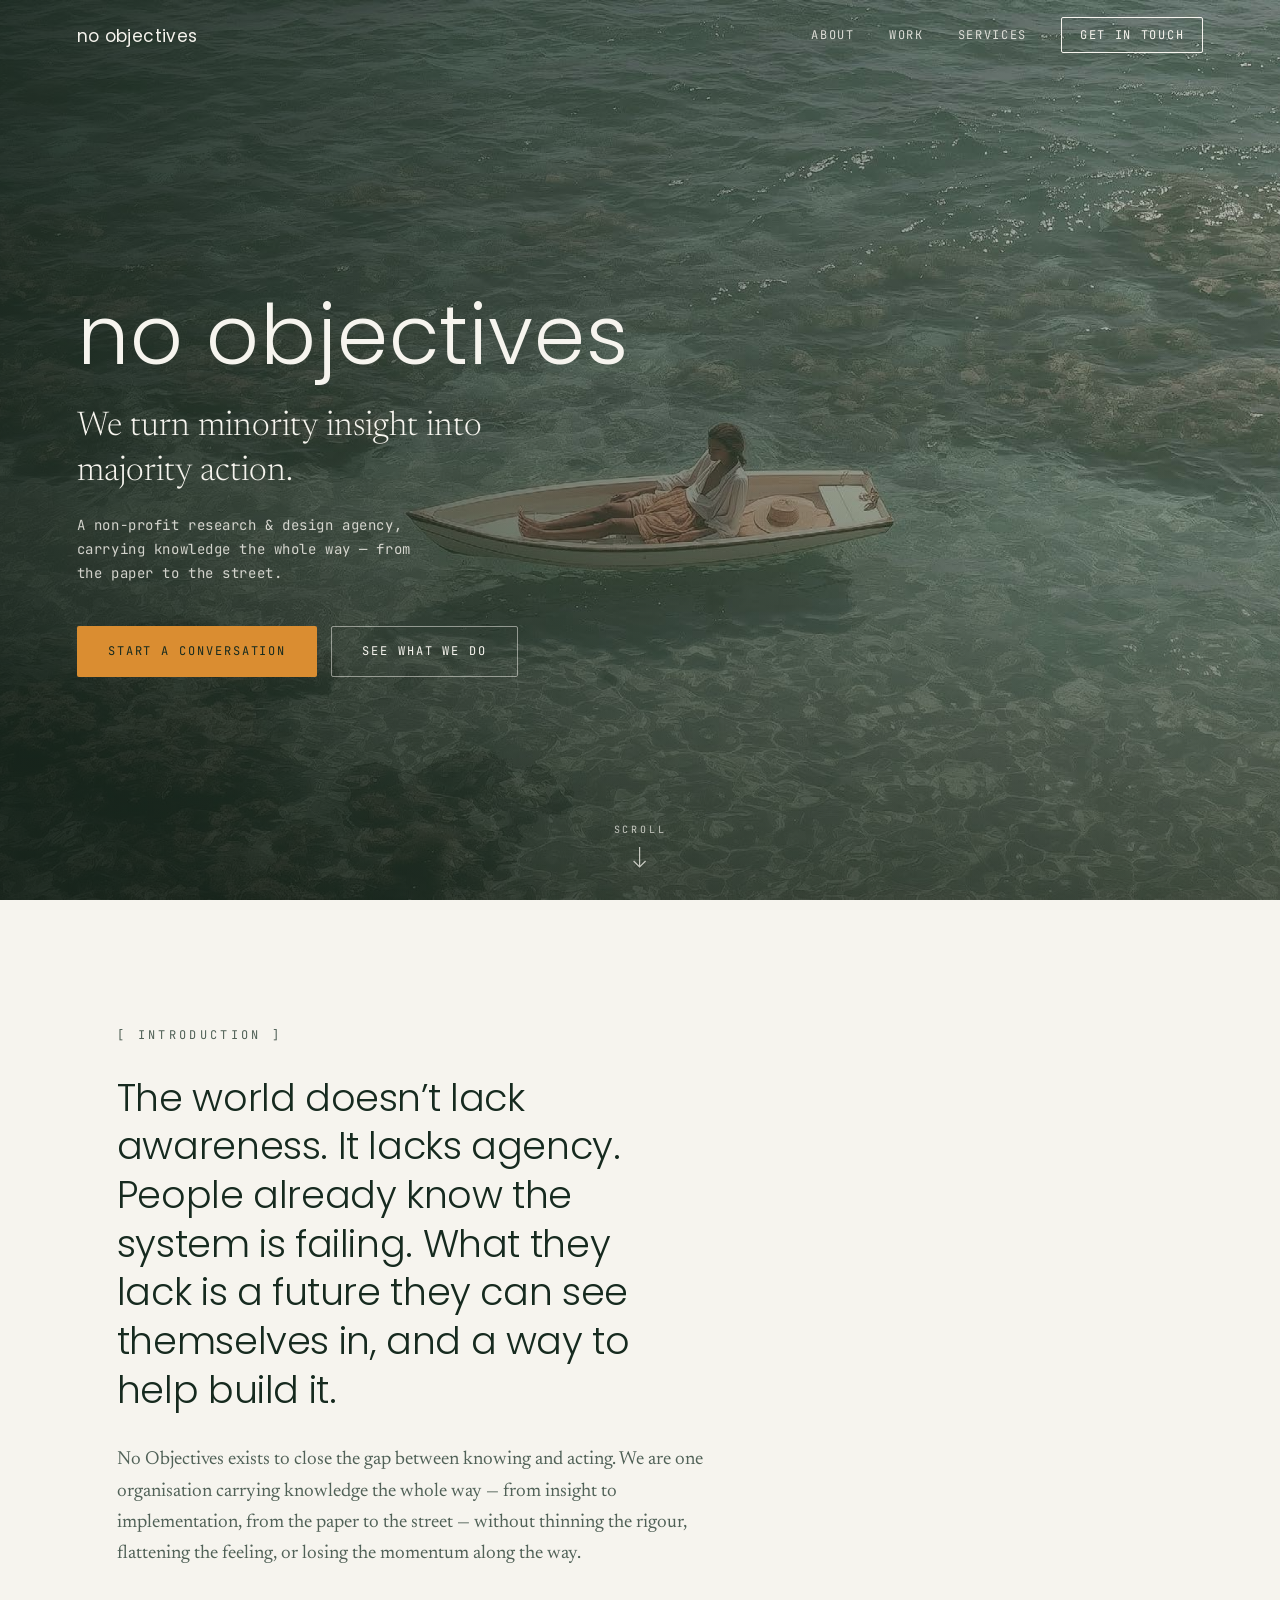
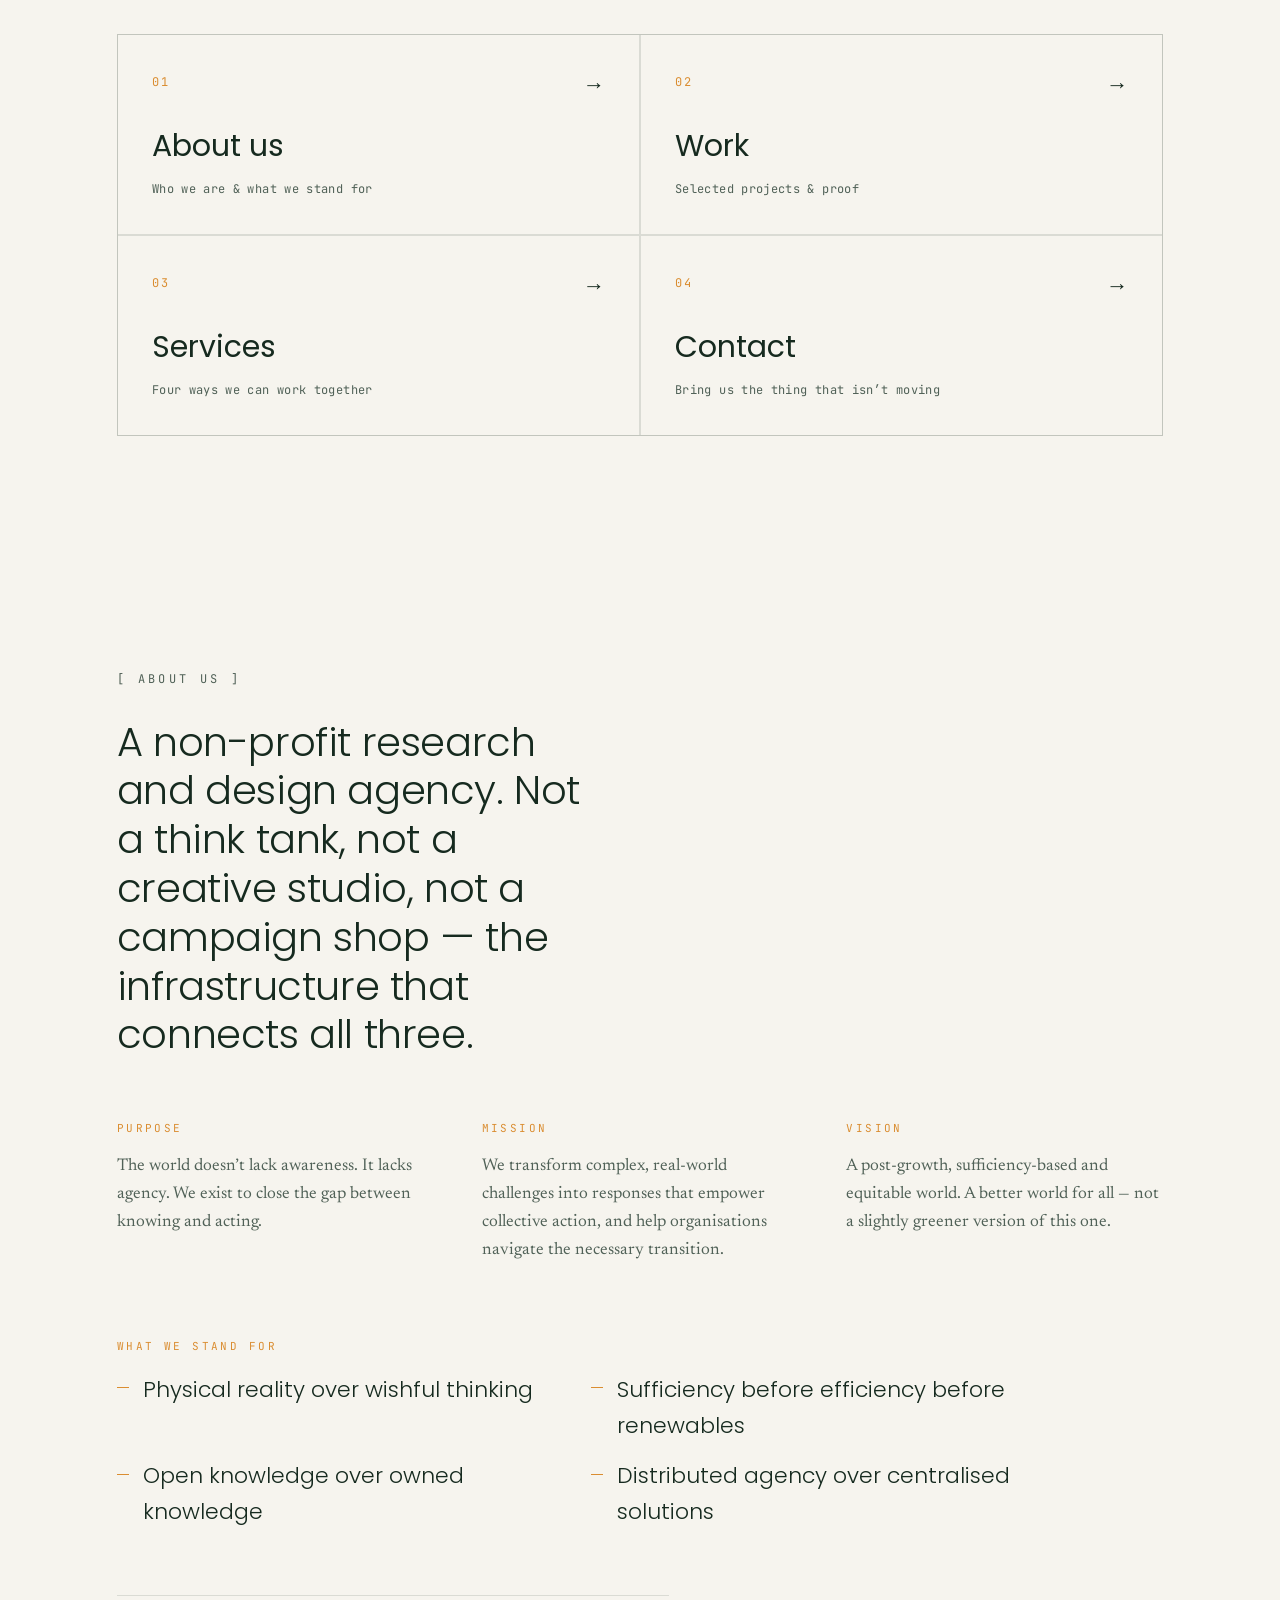
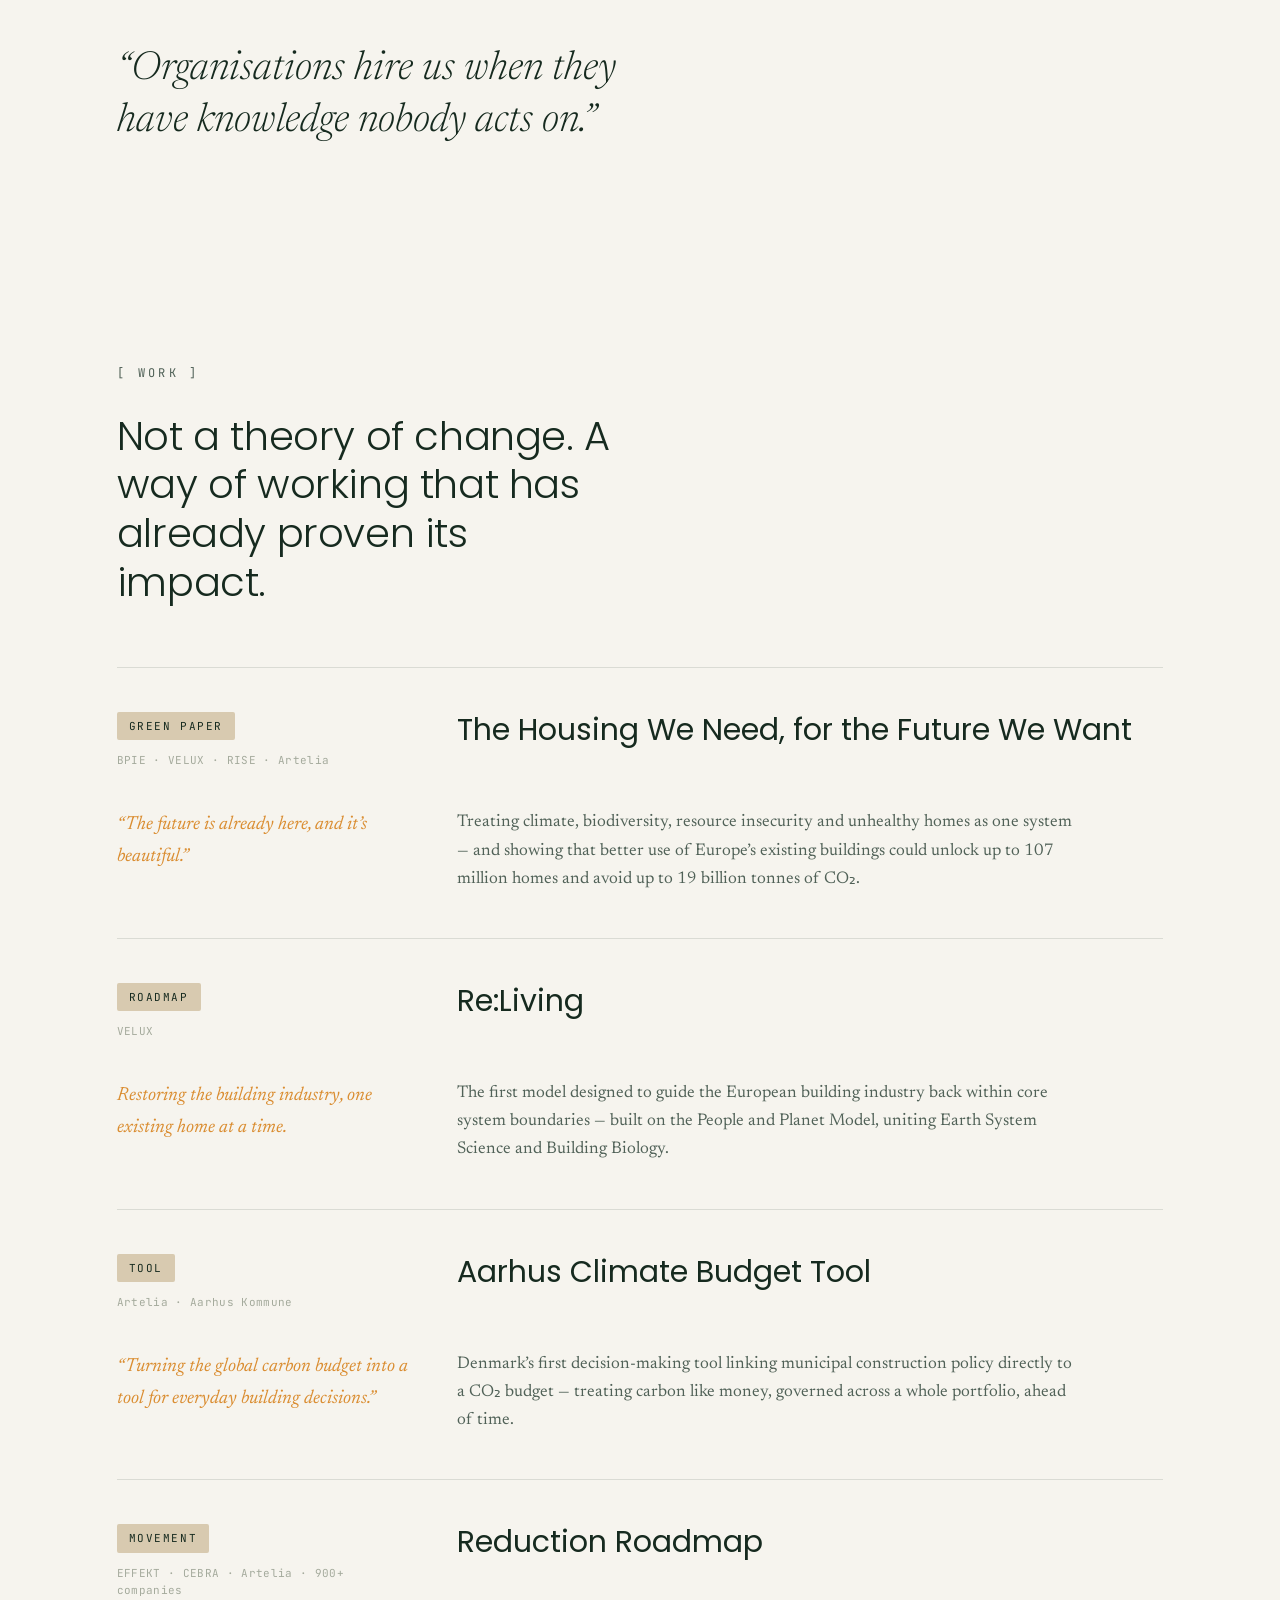
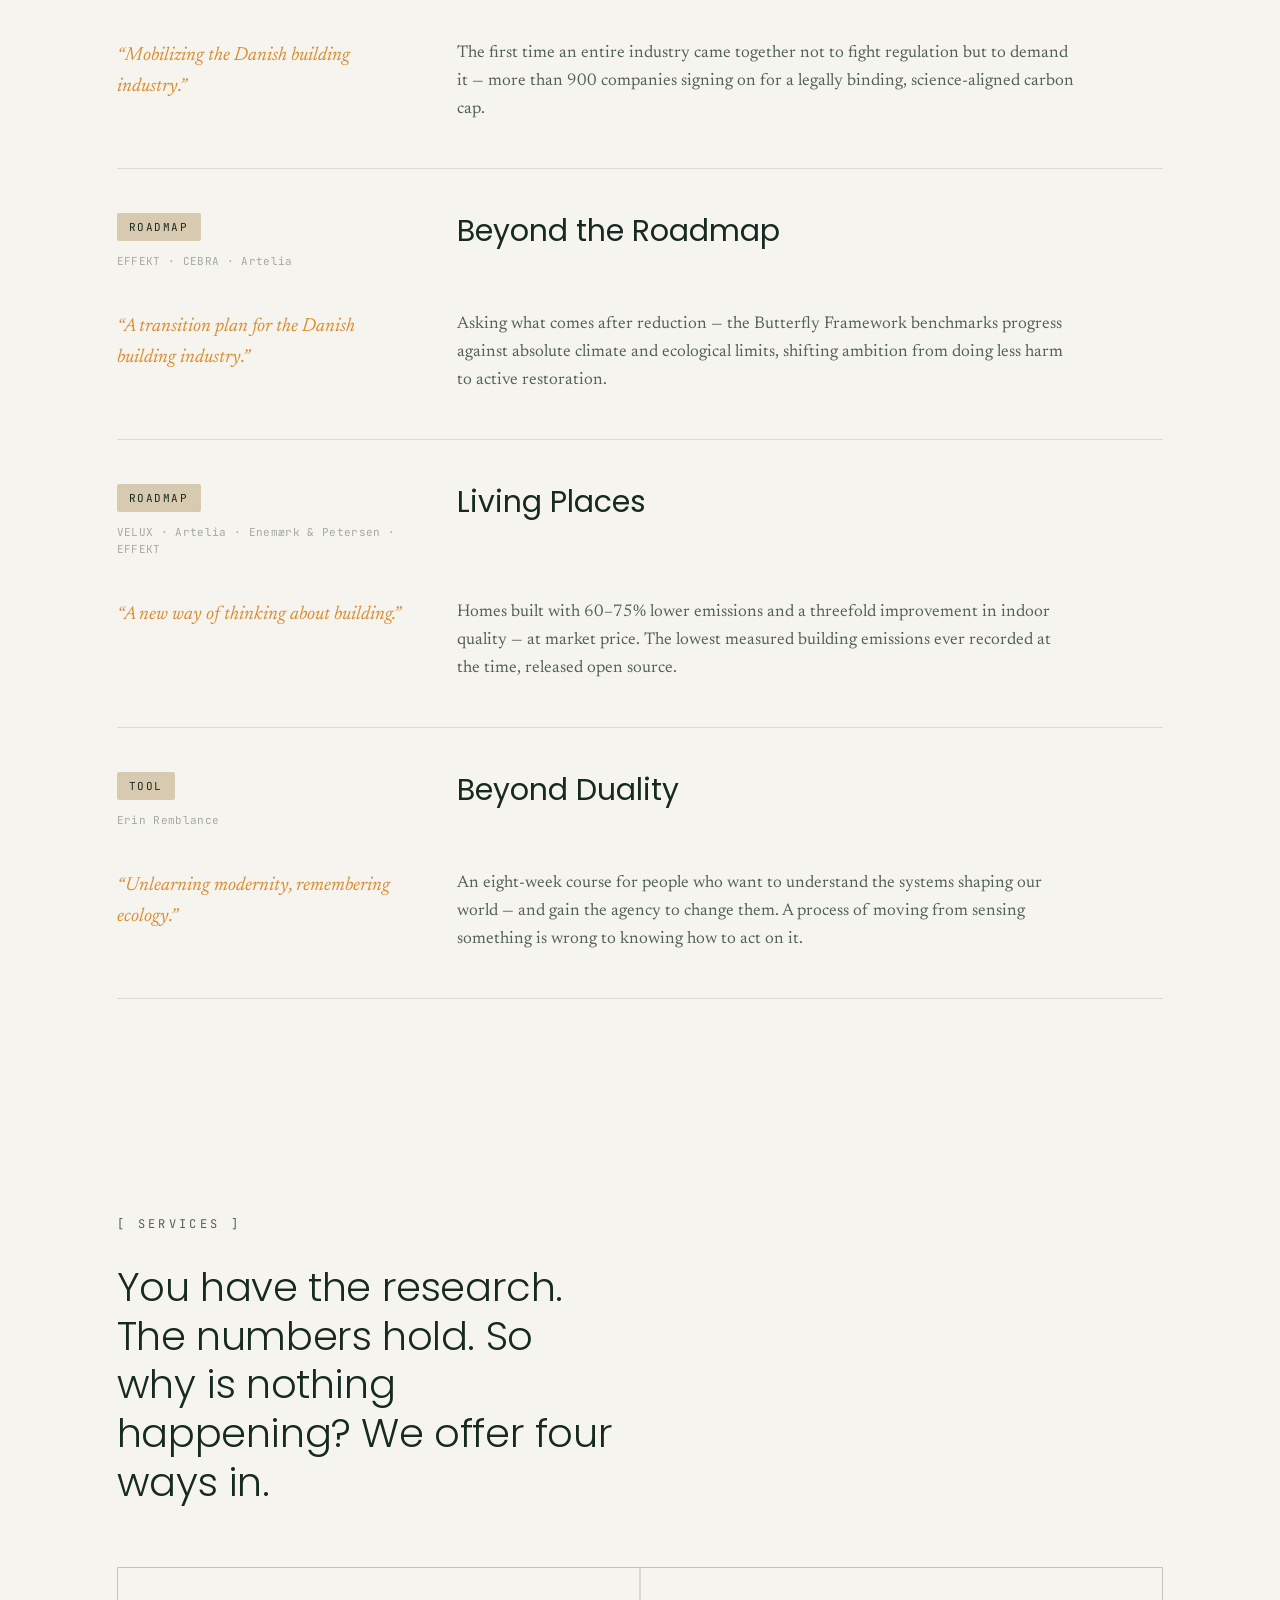
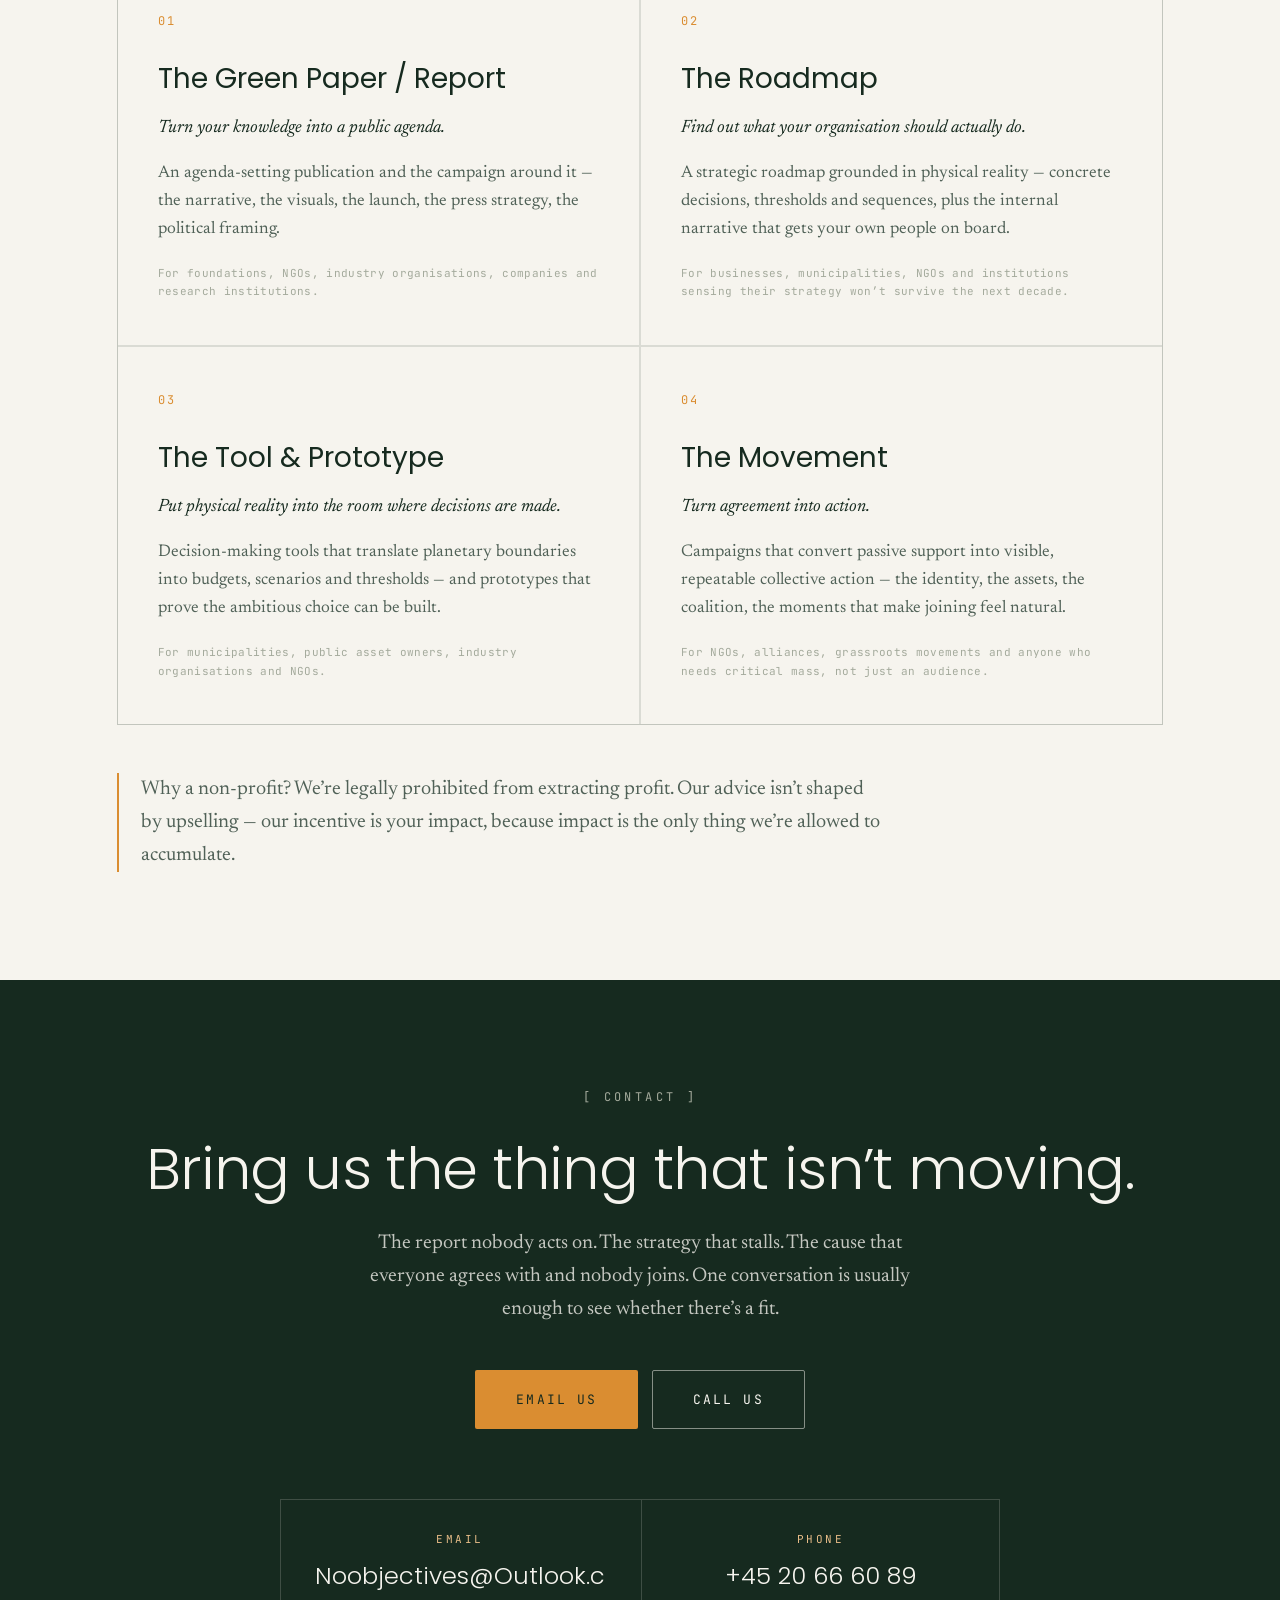
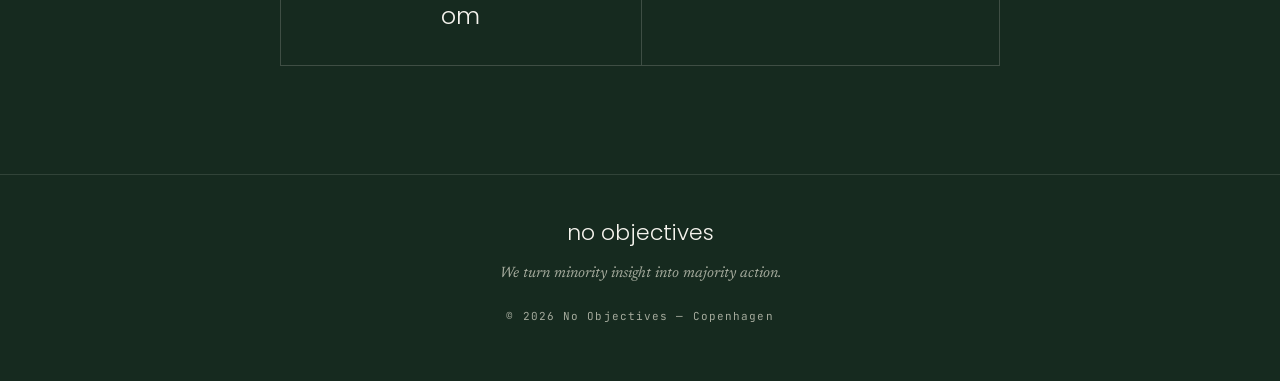
==== commit 11842531: "Use brand cover photograph as the hero image Replace the illustrated SVG landscape with the boat/oce" ====
--- a/index.html
+++ b/index.html
@@ -31,35 +31,13 @@
   <header id="top" class="hero">
     <!--
       ── HERO IMAGE ──────────────────────────────────────────────
-      A brand-coloured illustrated landscape is drawn in by default so
-      the site looks complete out of the box. To use a real photograph
-      instead, drop it in /images/ and uncomment the line below
-      (then it will sit behind the logo automatically):
-
-      <img class="hero-photo" src="images/hero.jpg" alt="">
+      To swap this photograph, replace /images/hero.jpg with your own
+      (roughly landscape, ~1920px wide). The dark overlay that keeps the
+      logo readable is applied automatically in CSS.
     -->
-    <div class="hero-art" aria-hidden="true">
-      <svg viewBox="0 0 1440 900" preserveAspectRatio="xMidYMid slice" xmlns="http://www.w3.org/2000/svg">
-        <defs>
-          <linearGradient id="sky" x1="0" y1="0" x2="0" y2="1">
-            <stop offset="0%"  stop-color="#1b3327"/>
-            <stop offset="55%" stop-color="#213b2d"/>
-            <stop offset="100%" stop-color="#2b4a38"/>
-          </linearGradient>
-          <linearGradient id="sun" x1="0" y1="0" x2="0" y2="1">
-            <stop offset="0%"  stop-color="#E9BE89"/>
-            <stop offset="100%" stop-color="#DA8D31"/>
-          </linearGradient>
-        </defs>
-        <rect width="1440" height="900" fill="url(#sky)"/>
-        <circle cx="720" cy="430" r="180" fill="url(#sun)" opacity="0.92"/>
-        <!-- horizon layers -->
-        <path d="M0 560 C 260 500, 520 540, 760 552 C 1010 565, 1220 520, 1440 560 L1440 900 L0 900 Z" fill="#506157" opacity="0.55"/>
-        <path d="M0 640 C 300 600, 560 660, 820 648 C 1080 636, 1250 668, 1440 640 L1440 900 L0 900 Z" fill="#3c5044" opacity="0.75"/>
-        <path d="M0 730 C 320 700, 620 756, 900 742 C 1140 730, 1300 758, 1440 736 L1440 900 L0 900 Z" fill="#D8CAB0" opacity="0.28"/>
-        <path d="M0 812 C 360 792, 700 828, 1000 818 C 1220 810, 1330 826, 1440 814 L1440 900 L0 900 Z" fill="#162A1F"/>
-      </svg>
-    </div>
+    <img class="hero-photo" src="images/hero.jpg"
+         alt="A woman resting in a small boat on clear turquoise water above a coral reef">
+    <div class="hero-scrim" aria-hidden="true"></div>
 
     <div class="hero-inner">
       <p class="hero-logo">no objectives</p>
--- a/css/style.css
+++ b/css/style.css
@@ -191,21 +191,21 @@
   overflow: hidden;
   color: var(--light-white);
 }
-.hero-art, .hero-photo {
+.hero-photo {
   position: absolute;
   inset: 0;
   width: 100%; height: 100%;
+  object-fit: cover;
   z-index: 0;
 }
-.hero-art svg { width: 100%; height: 100%; object-fit: cover; }
-.hero-photo { object-fit: cover; }
-.hero::after {
-  /* subtle darkening for text legibility */
-  content: "";
+.hero-scrim {
+  /* darkening for text legibility over a bright photo */
   position: absolute;
   inset: 0;
-  background: linear-gradient(90deg, rgba(22,42,31,0.55) 0%, rgba(22,42,31,0.15) 60%, transparent 100%);
   z-index: 1;
+  background:
+    linear-gradient(90deg, rgba(15,28,21,0.78) 0%, rgba(15,28,21,0.42) 48%, rgba(15,28,21,0.18) 100%),
+    linear-gradient(0deg,  rgba(15,28,21,0.55) 0%, rgba(15,28,21,0.05) 45%, transparent 70%);
 }
 
 .hero-inner {
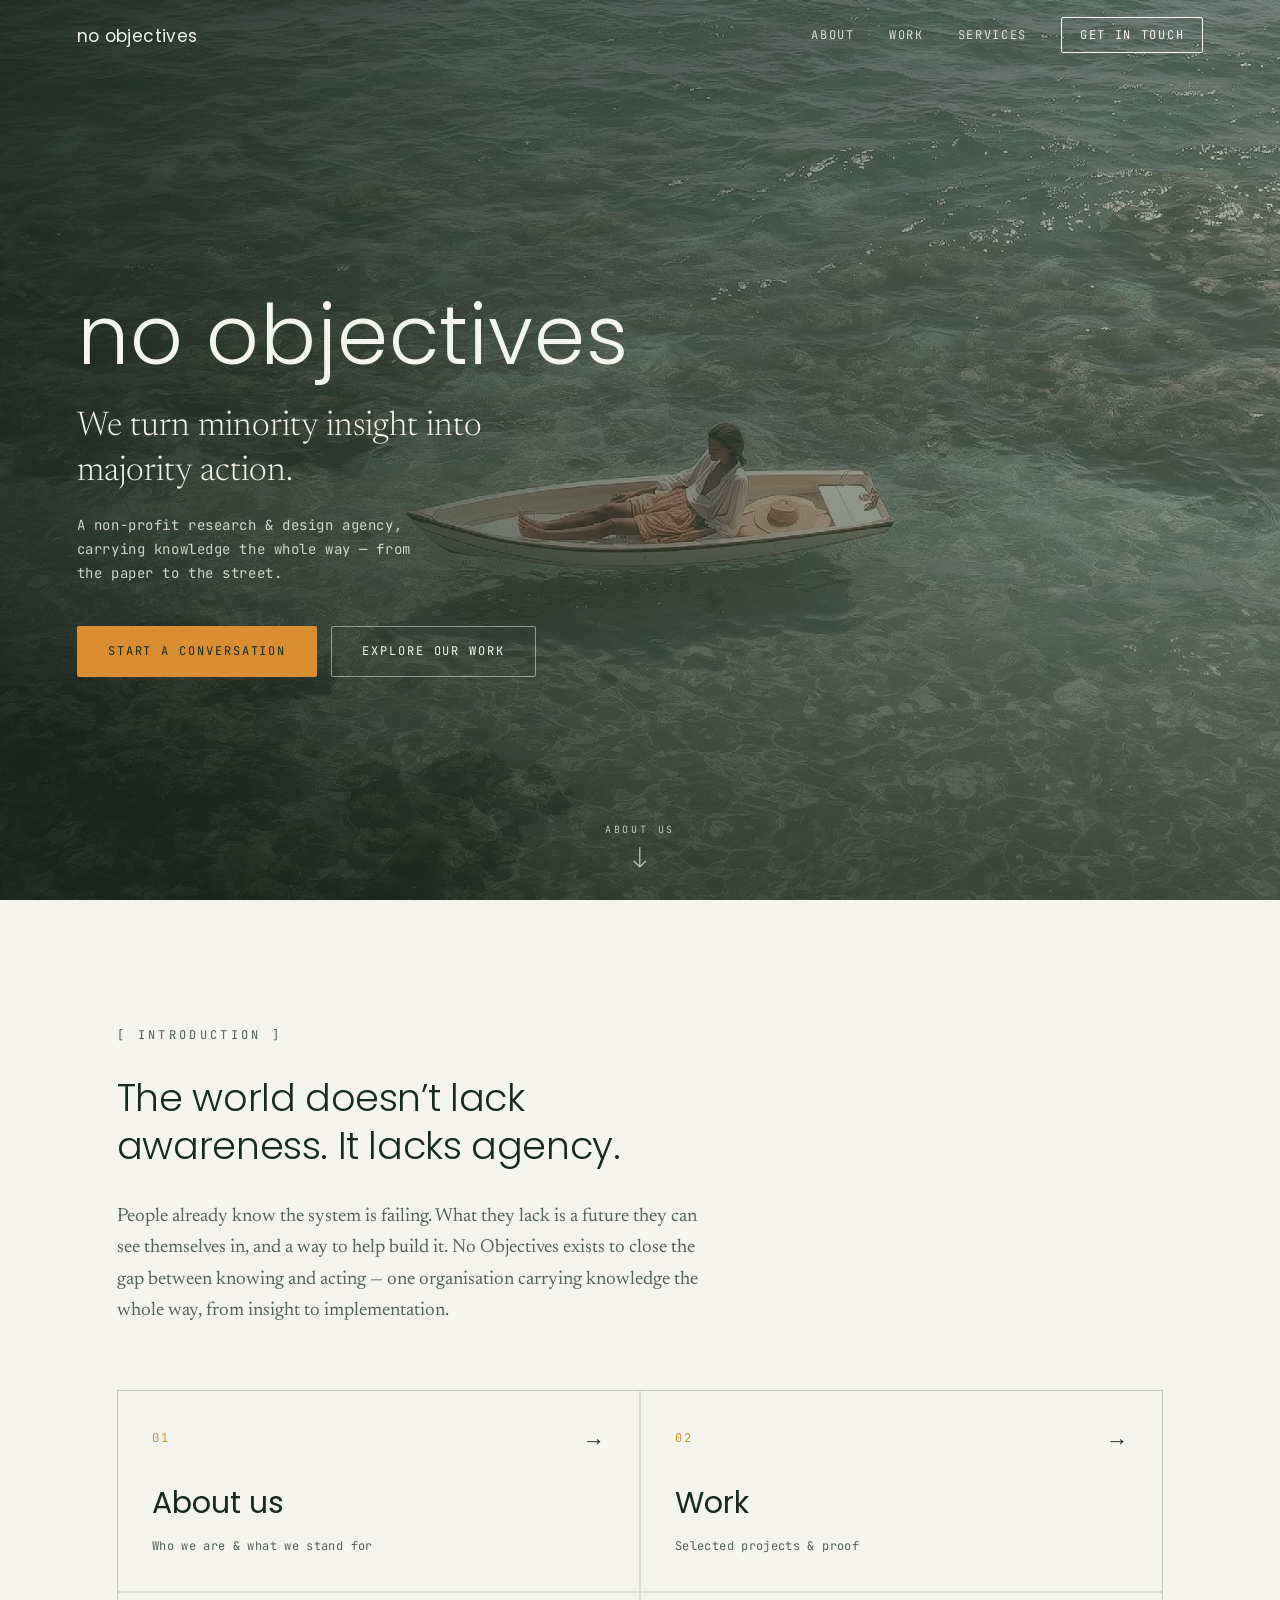
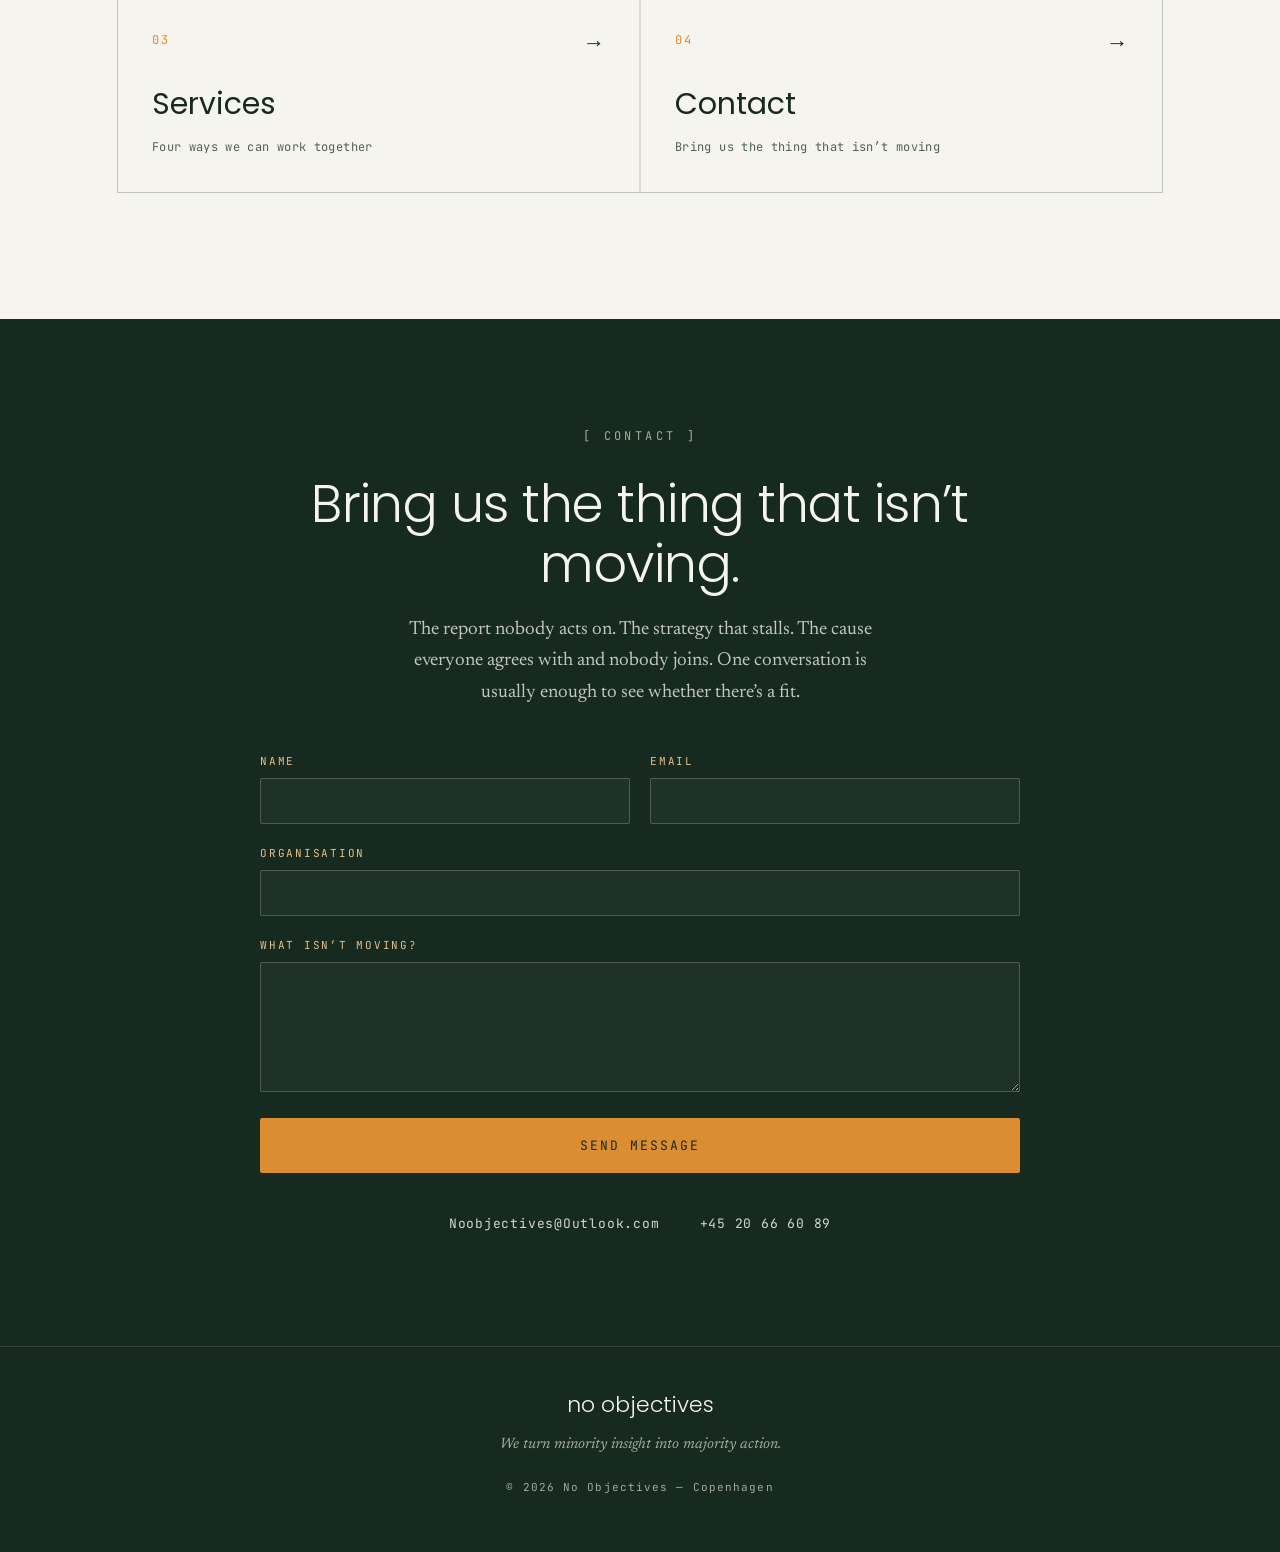
==== commit 053c0f19: "Split site into separate pages, each ending in a contact form Restructure the single scroll into fiv" ====
--- a/index.html
+++ b/index.html
@@ -4,94 +4,68 @@
   <meta charset="UTF-8">
   <meta name="viewport" content="width=device-width, initial-scale=1.0">
   <title>No Objectives — We turn minority insight into majority action</title>
-  <meta name="description" content="No Objectives is a non-profit research and design agency. We turn minority insight into majority action — carrying knowledge the whole way from the paper to the street.">
-
+  <meta name="description" content="No Objectives is a non-profit research and design agency. We turn minority insight into majority action — from the paper to the street.">
   <link rel="preconnect" href="https://fonts.googleapis.com">
   <link rel="preconnect" href="https://fonts.gstatic.com" crossorigin>
   <link href="https://fonts.googleapis.com/css2?family=JetBrains+Mono:wght@400;500&family=Newsreader:ital,opsz,wght@0,6..72,300;0,6..72,400;0,6..72,500;1,6..72,400&family=Poppins:wght@300;400;500&display=swap" rel="stylesheet">
   <link rel="stylesheet" href="css/style.css">
 </head>
 <body>
-
-  <!-- ── Navigation ──────────────────────────────────── -->
   <nav id="nav">
-    <a href="#top" class="nav-logo" data-nav="top">no objectives</a>
+    <a href="index.html" class="nav-logo">no objectives</a>
     <ul class="nav-links">
-      <li><a href="#about"    data-nav="about">About</a></li>
-      <li><a href="#work"     data-nav="work">Work</a></li>
-      <li><a href="#services" data-nav="services">Services</a></li>
-      <li><a href="#contact"  data-nav="contact" class="nav-cta">Get in touch</a></li>
+      <li><a href="about.html">About</a></li>
+      <li><a href="work.html">Work</a></li>
+      <li><a href="services.html">Services</a></li>
+      <li><a href="contact.html" class="nav-cta">Get in touch</a></li>
     </ul>
     <button class="nav-toggle" id="nav-toggle" aria-label="Toggle menu" aria-expanded="false">
       <span></span><span></span>
     </button>
   </nav>
-
-  <!-- ── Hero ────────────────────────────────────────── -->
   <header id="top" class="hero">
-    <!--
-      ── HERO IMAGE ──────────────────────────────────────────────
-      To swap this photograph, replace /images/hero.jpg with your own
-      (roughly landscape, ~1920px wide). The dark overlay that keeps the
-      logo readable is applied automatically in CSS.
-    -->
-    <img class="hero-photo" src="images/hero.jpg"
-         alt="A woman resting in a small boat on clear turquoise water above a coral reef">
+    <img class="hero-photo" src="images/hero.jpg" alt="A woman resting in a small boat on clear turquoise water above a coral reef">
     <div class="hero-scrim" aria-hidden="true"></div>
-
     <div class="hero-inner">
       <p class="hero-logo">no objectives</p>
       <h1 class="hero-tagline">We turn minority insight into majority action.</h1>
       <p class="hero-sub">A non-profit research &amp; design agency, carrying knowledge the whole way &mdash; from the paper to the street.</p>
       <div class="hero-actions">
-        <a href="#contact" class="btn btn-primary" data-nav="contact">Start a conversation</a>
-        <a href="#intro" class="btn btn-ghost btn-ghost-light" data-nav="intro">See what we do</a>
+        <a href="contact.html" class="btn btn-primary">Start a conversation</a>
+        <a href="work.html" class="btn btn-ghost btn-ghost-light">Explore our work</a>
       </div>
     </div>
-
-    <a href="#intro" class="scroll-cue" data-nav="intro" aria-label="Scroll down">
-      <span>Scroll</span>
+    <a href="about.html" class="scroll-cue" aria-label="Learn more">
+      <span>About us</span>
       <svg width="14" height="24" viewBox="0 0 14 24" fill="none" stroke="currentColor" stroke-width="1.2"><path d="M7 1v20M1 15l6 6 6-6"/></svg>
     </a>
   </header>
 
   <main>
-
-    <!-- ── Introduction + section buttons ──────────────── -->
     <section id="intro" class="intro reveal">
       <p class="eyebrow">[ Introduction ]</p>
-      <p class="intro-lead">
-        The world doesn&rsquo;t lack awareness. It lacks agency. People already know
-        the system is failing. What they lack is a future they can see themselves in,
-        and a way to help build it.
-      </p>
-      <p class="intro-body">
-        No Objectives exists to close the gap between knowing and acting. We are one
-        organisation carrying knowledge the whole way &mdash; from insight to
-        implementation, from the paper to the street &mdash; without thinning the rigour,
-        flattening the feeling, or losing the momentum along the way.
-      </p>
-
+      <p class="intro-lead">The world doesn&rsquo;t lack awareness. It lacks agency.</p>
+      <p class="intro-body">People already know the system is failing. What they lack is a future they can see themselves in, and a way to help build it. No Objectives exists to close the gap between knowing and acting &mdash; one organisation carrying knowledge the whole way, from insight to implementation.</p>
       <div class="nav-cards">
-        <a href="#about" class="nav-card" data-nav="about">
+        <a href="about.html" class="nav-card">
           <span class="nav-card-index">01</span>
           <span class="nav-card-title">About us</span>
           <span class="nav-card-desc">Who we are &amp; what we stand for</span>
           <span class="nav-card-arrow">&rarr;</span>
         </a>
-        <a href="#work" class="nav-card" data-nav="work">
+        <a href="work.html" class="nav-card">
           <span class="nav-card-index">02</span>
           <span class="nav-card-title">Work</span>
           <span class="nav-card-desc">Selected projects &amp; proof</span>
           <span class="nav-card-arrow">&rarr;</span>
         </a>
-        <a href="#services" class="nav-card" data-nav="services">
+        <a href="services.html" class="nav-card">
           <span class="nav-card-index">03</span>
           <span class="nav-card-title">Services</span>
           <span class="nav-card-desc">Four ways we can work together</span>
           <span class="nav-card-arrow">&rarr;</span>
         </a>
-        <a href="#contact" class="nav-card" data-nav="contact">
+        <a href="contact.html" class="nav-card">
           <span class="nav-card-index">04</span>
           <span class="nav-card-title">Contact</span>
           <span class="nav-card-desc">Bring us the thing that isn&rsquo;t moving</span>
@@ -99,203 +73,48 @@
         </a>
       </div>
     </section>
-
-    <!-- ── About ───────────────────────────────────────── -->
-    <section id="about" class="section about reveal">
-      <div class="section-head">
-        <p class="eyebrow">[ About us ]</p>
-        <h2 class="section-title">A non-profit research and design agency. Not a think tank, not a creative studio, not a campaign shop &mdash; the infrastructure that connects all three.</h2>
-      </div>
-
-      <div class="about-grid">
-        <div class="about-block">
-          <p class="about-label">Purpose</p>
-          <p class="about-text">The world doesn&rsquo;t lack awareness. It lacks agency. We exist to close the gap between knowing and acting.</p>
-        </div>
-        <div class="about-block">
-          <p class="about-label">Mission</p>
-          <p class="about-text">We transform complex, real-world challenges into responses that empower collective action, and help organisations navigate the necessary transition.</p>
-        </div>
-        <div class="about-block">
-          <p class="about-label">Vision</p>
-          <p class="about-text">A post-growth, sufficiency-based and equitable world. A better world for all &mdash; not a slightly greener version of this one.</p>
-        </div>
-      </div>
-
-      <div class="about-values">
-        <p class="about-label">What we stand for</p>
-        <ul class="values-list">
-          <li>Physical reality over wishful thinking</li>
-          <li>Sufficiency before efficiency before renewables</li>
-          <li>Open knowledge over owned knowledge</li>
-          <li>Distributed agency over centralised solutions</li>
-        </ul>
-      </div>
-
-      <blockquote class="pull-quote">
-        &ldquo;Organisations hire us when they have knowledge nobody acts on.&rdquo;
-      </blockquote>
-    </section>
-
-    <!-- ── Work ────────────────────────────────────────── -->
-    <section id="work" class="section work reveal">
-      <div class="section-head">
-        <p class="eyebrow">[ Work ]</p>
-        <h2 class="section-title">Not a theory of change. A way of working that has already proven its impact.</h2>
-      </div>
-
-      <div class="work-list">
-        <article class="work-item">
-          <div class="work-meta">
-            <span class="work-tag">Green paper</span>
-            <span class="work-collab">BPIE &middot; VELUX &middot; RISE &middot; Artelia</span>
-          </div>
-          <h3 class="work-title">The Housing We Need, for the Future We Want</h3>
-          <p class="work-tagline">&ldquo;The future is already here, and it&rsquo;s beautiful.&rdquo;</p>
-          <p class="work-desc">Treating climate, biodiversity, resource insecurity and unhealthy homes as one system &mdash; and showing that better use of Europe&rsquo;s existing buildings could unlock up to 107 million homes and avoid up to 19 billion tonnes of CO&#8322;.</p>
-        </article>
-
-        <article class="work-item">
-          <div class="work-meta">
-            <span class="work-tag">Roadmap</span>
-            <span class="work-collab">VELUX</span>
-          </div>
-          <h3 class="work-title">Re:Living</h3>
-          <p class="work-tagline">Restoring the building industry, one existing home at a time.</p>
-          <p class="work-desc">The first model designed to guide the European building industry back within core system boundaries &mdash; built on the People and Planet Model, uniting Earth System Science and Building Biology.</p>
-        </article>
-
-        <article class="work-item">
-          <div class="work-meta">
-            <span class="work-tag">Tool</span>
-            <span class="work-collab">Artelia &middot; Aarhus Kommune</span>
-          </div>
-          <h3 class="work-title">Aarhus Climate Budget Tool</h3>
-          <p class="work-tagline">&ldquo;Turning the global carbon budget into a tool for everyday building decisions.&rdquo;</p>
-          <p class="work-desc">Denmark&rsquo;s first decision-making tool linking municipal construction policy directly to a CO&#8322; budget &mdash; treating carbon like money, governed across a whole portfolio, ahead of time.</p>
-        </article>
-
-        <article class="work-item">
-          <div class="work-meta">
-            <span class="work-tag">Movement</span>
-            <span class="work-collab">EFFEKT &middot; CEBRA &middot; Artelia &middot; 900+ companies</span>
-          </div>
-          <h3 class="work-title">Reduction Roadmap</h3>
-          <p class="work-tagline">&ldquo;Mobilizing the Danish building industry.&rdquo;</p>
-          <p class="work-desc">The first time an entire industry came together not to fight regulation but to demand it &mdash; more than 900 companies signing on for a legally binding, science-aligned carbon cap.</p>
-        </article>
-
-        <article class="work-item">
-          <div class="work-meta">
-            <span class="work-tag">Roadmap</span>
-            <span class="work-collab">EFFEKT &middot; CEBRA &middot; Artelia</span>
-          </div>
-          <h3 class="work-title">Beyond the Roadmap</h3>
-          <p class="work-tagline">&ldquo;A transition plan for the Danish building industry.&rdquo;</p>
-          <p class="work-desc">Asking what comes after reduction &mdash; the Butterfly Framework benchmarks progress against absolute climate and ecological limits, shifting ambition from doing less harm to active restoration.</p>
-        </article>
-
-        <article class="work-item">
-          <div class="work-meta">
-            <span class="work-tag">Roadmap</span>
-            <span class="work-collab">VELUX &middot; Artelia &middot; Enemærk &amp; Petersen &middot; EFFEKT</span>
-          </div>
-          <h3 class="work-title">Living Places</h3>
-          <p class="work-tagline">&ldquo;A new way of thinking about building.&rdquo;</p>
-          <p class="work-desc">Homes built with 60&ndash;75% lower emissions and a threefold improvement in indoor quality &mdash; at market price. The lowest measured building emissions ever recorded at the time, released open source.</p>
-        </article>
-
-        <article class="work-item">
-          <div class="work-meta">
-            <span class="work-tag">Tool</span>
-            <span class="work-collab">Erin Remblance</span>
-          </div>
-          <h3 class="work-title">Beyond Duality</h3>
-          <p class="work-tagline">&ldquo;Unlearning modernity, remembering ecology.&rdquo;</p>
-          <p class="work-desc">An eight-week course for people who want to understand the systems shaping our world &mdash; and gain the agency to change them. A process of moving from sensing something is wrong to knowing how to act on it.</p>
-        </article>
-      </div>
-    </section>
-
-    <!-- ── Services ────────────────────────────────────── -->
-    <section id="services" class="section services reveal">
-      <div class="section-head">
-        <p class="eyebrow">[ Services ]</p>
-        <h2 class="section-title">You have the research. The numbers hold. So why is nothing happening? We offer four ways in.</h2>
-      </div>
-
-      <div class="services-grid">
-        <article class="service-card">
-          <span class="service-num">01</span>
-          <h3 class="service-title">The Green Paper / Report</h3>
-          <p class="service-line">Turn your knowledge into a public agenda.</p>
-          <p class="service-desc">An agenda-setting publication and the campaign around it &mdash; the narrative, the visuals, the launch, the press strategy, the political framing.</p>
-          <p class="service-for">For foundations, NGOs, industry organisations, companies and research institutions.</p>
-        </article>
-
-        <article class="service-card">
-          <span class="service-num">02</span>
-          <h3 class="service-title">The Roadmap</h3>
-          <p class="service-line">Find out what your organisation should actually do.</p>
-          <p class="service-desc">A strategic roadmap grounded in physical reality &mdash; concrete decisions, thresholds and sequences, plus the internal narrative that gets your own people on board.</p>
-          <p class="service-for">For businesses, municipalities, NGOs and institutions sensing their strategy won&rsquo;t survive the next decade.</p>
-        </article>
-
-        <article class="service-card">
-          <span class="service-num">03</span>
-          <h3 class="service-title">The Tool &amp; Prototype</h3>
-          <p class="service-line">Put physical reality into the room where decisions are made.</p>
-          <p class="service-desc">Decision-making tools that translate planetary boundaries into budgets, scenarios and thresholds &mdash; and prototypes that prove the ambitious choice can be built.</p>
-          <p class="service-for">For municipalities, public asset owners, industry organisations and NGOs.</p>
-        </article>
-
-        <article class="service-card">
-          <span class="service-num">04</span>
-          <h3 class="service-title">The Movement</h3>
-          <p class="service-line">Turn agreement into action.</p>
-          <p class="service-desc">Campaigns that convert passive support into visible, repeatable collective action &mdash; the identity, the assets, the coalition, the moments that make joining feel natural.</p>
-          <p class="service-for">For NGOs, alliances, grassroots movements and anyone who needs critical mass, not just an audience.</p>
-        </article>
-      </div>
-
-      <p class="services-note">Why a non-profit? We&rsquo;re legally prohibited from extracting profit. Our advice isn&rsquo;t shaped by upselling &mdash; our incentive is your impact, because impact is the only thing we&rsquo;re allowed to accumulate.</p>
-    </section>
-
-    <!-- ── Contact ─────────────────────────────────────── -->
-    <section id="contact" class="section contact reveal">
+  </main>
+  <section id="contact" class="contact-cta reveal">
+    <div class="contact-cta-inner">
       <p class="eyebrow eyebrow-light">[ Contact ]</p>
       <h2 class="contact-title">Bring us the thing that isn&rsquo;t moving.</h2>
-      <p class="contact-body">
-        The report nobody acts on. The strategy that stalls. The cause that everyone
-        agrees with and nobody joins. One conversation is usually enough to see whether
-        there&rsquo;s a fit.
-      </p>
-
-      <div class="contact-actions">
-        <a class="btn btn-primary btn-lg" href="mailto:Noobjectives@Outlook.com?subject=Let%27s%20talk">Email us</a>
-        <a class="btn btn-ghost btn-ghost-light btn-lg" href="tel:+4520666089">Call us</a>
+      <p class="contact-body">The report nobody acts on. The strategy that stalls. The cause everyone agrees with and nobody joins. One conversation is usually enough to see whether there&rsquo;s a fit.</p>
+      <form class="cform" action="https://formsubmit.co/Noobjectives@Outlook.com" method="POST">
+        <input type="hidden" name="_subject" value="New enquiry from noobjectives.com">
+        <input type="hidden" name="_template" value="table">
+        <input type="hidden" name="_captcha" value="false">
+        <input type="text" name="_honey" class="cform-honey" tabindex="-1" autocomplete="off" aria-hidden="true">
+        <div class="cform-grid">
+          <div class="cform-field">
+            <label for="home-name">Name</label>
+            <input id="home-name" name="name" type="text" autocomplete="name" required>
+          </div>
+          <div class="cform-field">
+            <label for="home-email">Email</label>
+            <input id="home-email" name="email" type="email" autocomplete="email" required>
+          </div>
+          <div class="cform-field cform-span">
+            <label for="home-org">Organisation</label>
+            <input id="home-org" name="organisation" type="text" autocomplete="organization">
+          </div>
+          <div class="cform-field cform-span">
+            <label for="home-msg">What isn&rsquo;t moving?</label>
+            <textarea id="home-msg" name="message" rows="5" required></textarea>
+          </div>
+        </div>
+        <button type="submit" class="btn btn-primary btn-lg">Send message</button>
+      </form>
+      <div class="contact-quick">
+        <a href="mailto:Noobjectives@Outlook.com">Noobjectives@Outlook.com</a>
+        <a href="tel:+4520666089">+45 20 66 60 89</a>
       </div>
-
-      <div class="contact-details">
-        <a class="contact-detail" href="mailto:Noobjectives@Outlook.com">
-          <span class="contact-detail-label">Email</span>
-          <span class="contact-detail-value">Noobjectives@Outlook.com</span>
-        </a>
-        <a class="contact-detail" href="tel:+4520666089">
-          <span class="contact-detail-label">Phone</span>
-          <span class="contact-detail-value">+45 20 66 60 89</span>
-        </a>
-      </div>
-    </section>
-  </main>
-
-  <!-- ── Footer ──────────────────────────────────────── -->
+    </div>
+  </section>
   <footer class="footer">
     <p class="footer-logo">no objectives</p>
     <p class="footer-tag">We turn minority insight into majority action.</p>
     <p class="footer-copy">&copy; <span id="year"></span> No Objectives &mdash; Copenhagen</p>
   </footer>
-
   <script src="js/app.js"></script>
 </body>
 </html>
--- a/css/style.css
+++ b/css/style.css
@@ -577,6 +577,215 @@
   font-size: 11px;
   letter-spacing: 0.1em;
 }
+
+/* ─── Nav active state (multi-page) ───────────────────────── */
+.nav-links a.active { opacity: 1; color: var(--amber); }
+nav.scrolled .nav-links a.active { color: var(--amber); }
+
+/* ─── Inner page header (banner) ──────────────────────────── */
+.page-header {
+  position: relative;
+  min-height: 52vh;
+  display: flex;
+  align-items: flex-end;
+  padding: var(--nav-h) var(--edge) clamp(40px, 7vh, 80px);
+  overflow: hidden;
+  color: var(--light-white);
+}
+.page-header-img {
+  position: absolute; inset: 0;
+  width: 100%; height: 100%;
+  object-fit: cover;
+  z-index: 0;
+}
+.page-header::after {
+  content: "";
+  position: absolute; inset: 0; z-index: 1;
+  background:
+    linear-gradient(0deg, rgba(15,28,21,0.88) 0%, rgba(15,28,21,0.55) 45%, rgba(15,28,21,0.62) 100%);
+}
+.page-header-inner { position: relative; z-index: 2; max-width: var(--maxw); margin: 0 auto; width: 100%; }
+.page-header .eyebrow { color: var(--amber-dim); }
+.page-title {
+  font-family: var(--sans);
+  font-weight: 300;
+  font-size: clamp(30px, 5.2vw, 60px);
+  line-height: 1.12;
+  letter-spacing: -0.01em;
+  max-width: 20ch;
+}
+.page-intro {
+  margin-top: 22px;
+  font-size: clamp(16px, 1.9vw, 20px);
+  color: rgba(246,244,238,0.82);
+  max-width: 56ch;
+}
+
+/* ─── Work project blocks (with images) ───────────────────── */
+.work-projects { display: flex; flex-direction: column; gap: clamp(56px, 9vh, 110px); }
+.project {
+  display: grid;
+  grid-template-columns: 1fr 1fr;
+  gap: clamp(28px, 5vw, 64px);
+  align-items: center;
+}
+.project:nth-child(even) .project-media { order: 2; }
+.project-media {
+  overflow: hidden;
+  border-radius: 3px;
+  background: var(--off-white);
+  aspect-ratio: 3 / 2;
+}
+.project-media img {
+  width: 100%; height: 100%;
+  object-fit: cover;
+  transition: transform .6s ease;
+}
+.project:hover .project-media img { transform: scale(1.03); }
+.project-meta { display: flex; align-items: center; gap: 14px; flex-wrap: wrap; margin-bottom: 18px; }
+.project-collab {
+  font-family: var(--mono);
+  font-size: 11px;
+  letter-spacing: 0.03em;
+  color: var(--faint);
+}
+.project-title {
+  font-family: var(--sans);
+  font-weight: 400;
+  font-size: clamp(24px, 3vw, 34px);
+  line-height: 1.15;
+  margin-bottom: 10px;
+}
+.project-tagline {
+  font-family: var(--serif);
+  font-style: italic;
+  font-size: clamp(17px, 1.9vw, 20px);
+  color: var(--amber);
+  margin-bottom: 16px;
+}
+.project-desc { color: var(--muted); }
+
+/* ─── About extras ────────────────────────────────────────── */
+.about-lead {
+  font-family: var(--sans);
+  font-weight: 300;
+  font-size: clamp(22px, 3vw, 34px);
+  line-height: 1.28;
+  letter-spacing: -0.01em;
+  max-width: 24ch;
+  margin-bottom: 30px;
+}
+.stance {
+  display: grid;
+  grid-template-columns: 1fr 1fr;
+  gap: 2px;
+  background: var(--line);
+  border: 1px solid var(--line);
+  margin-bottom: 64px;
+}
+.stance-col { background: var(--bg); padding: 34px; }
+.stance-col ul { list-style: none; margin-top: 14px; }
+.stance-col li { padding: 8px 0 8px 24px; position: relative; color: var(--muted); }
+.stance-col li::before { content: ""; position: absolute; left: 0; top: 1em; width: 12px; height: 1px; background: var(--amber); }
+
+/* ─── How it works (services) ─────────────────────────────── */
+.phases { display: grid; grid-template-columns: repeat(3, 1fr); gap: 2px; background: var(--line); border: 1px solid var(--line); margin-top: 56px; }
+.phase { background: var(--bg); padding: 34px 30px; }
+.phase-num { font-family: var(--mono); font-size: 12px; letter-spacing: 0.2em; color: var(--amber); }
+.phase-name { font-family: var(--sans); font-weight: 400; font-size: 21px; margin: 16px 0 10px; }
+.phase-desc { color: var(--muted); font-size: 15px; }
+
+/* ─── Contact CTA + form ──────────────────────────────────── */
+.contact-cta {
+  background: var(--petrol);
+  color: var(--light-white);
+  padding: clamp(72px, 12vh, 140px) var(--edge);
+}
+.contact-cta-inner { max-width: 760px; margin: 0 auto; text-align: center; }
+.contact-cta .contact-title {
+  font-family: var(--sans);
+  font-weight: 300;
+  font-size: clamp(28px, 4.6vw, 52px);
+  line-height: 1.15;
+  letter-spacing: -0.01em;
+  margin-bottom: 20px;
+}
+.contact-cta .contact-body {
+  font-size: clamp(16px, 1.9vw, 19px);
+  color: rgba(246,244,238,0.78);
+  max-width: 48ch;
+  margin: 0 auto 44px;
+}
+
+.cform { text-align: left; }
+.cform-grid { display: grid; grid-template-columns: 1fr 1fr; gap: 20px; margin-bottom: 26px; }
+.cform-field { display: flex; flex-direction: column; gap: 8px; }
+.cform-span { grid-column: 1 / -1; }
+.cform label {
+  font-family: var(--mono);
+  font-size: 11px;
+  letter-spacing: 0.16em;
+  text-transform: uppercase;
+  color: var(--amber-dim);
+}
+.cform input, .cform textarea {
+  font-family: var(--serif);
+  font-size: 16px;
+  color: var(--light-white);
+  background: rgba(246,244,238,0.04);
+  border: 1px solid rgba(246,244,238,0.22);
+  border-radius: 2px;
+  padding: 14px 16px;
+  transition: border-color .2s ease, background .2s ease;
+  width: 100%;
+}
+.cform input:focus, .cform textarea:focus {
+  outline: none;
+  border-color: var(--amber);
+  background: rgba(246,244,238,0.07);
+}
+.cform textarea { resize: vertical; min-height: 130px; }
+.cform-honey { position: absolute; left: -9999px; width: 1px; height: 1px; opacity: 0; }
+.cform .btn { width: 100%; }
+
+.contact-quick {
+  display: flex;
+  justify-content: center;
+  flex-wrap: wrap;
+  gap: 12px 40px;
+  margin-top: 40px;
+  font-family: var(--mono);
+  font-size: 13px;
+  letter-spacing: 0.06em;
+}
+.contact-quick a { color: rgba(246,244,238,0.85); border-bottom: 1px solid transparent; padding-bottom: 2px; transition: border-color .2s ease, color .2s ease; }
+.contact-quick a:hover { color: var(--light-white); border-color: var(--amber); }
+
+/* ─── Contact page (dedicated) ────────────────────────────── */
+.contact-page {
+  display: grid;
+  grid-template-columns: 1.1fr 0.9fr;
+  gap: clamp(32px, 6vw, 80px);
+  max-width: var(--maxw);
+  margin: 0 auto;
+  padding: clamp(64px, 10vh, 130px) var(--edge);
+}
+.contact-page .cform label { color: var(--muted); }
+.contact-page .cform input, .contact-page .cform textarea {
+  color: var(--ink);
+  background: #fff;
+  border: 1px solid var(--line);
+}
+.contact-page .cform input:focus, .contact-page .cform textarea:focus { border-color: var(--amber); background: #fff; }
+.contact-aside-label {
+  font-family: var(--mono); font-size: 11px; letter-spacing: 0.22em; text-transform: uppercase;
+  color: var(--amber); margin-bottom: 12px;
+}
+.contact-aside p { color: var(--muted); margin-bottom: 30px; }
+.contact-aside-line { display: block; margin-bottom: 20px; }
+.contact-aside-line .lbl { font-family: var(--mono); font-size: 11px; letter-spacing: 0.16em; text-transform: uppercase; color: var(--faint); display: block; margin-bottom: 4px; }
+.contact-aside-line .val { font-family: var(--sans); font-weight: 300; font-size: clamp(18px, 2.4vw, 24px); }
+.form-note { font-family: var(--mono); font-size: 11px; letter-spacing: 0.02em; color: var(--faint); margin-top: 16px; line-height: 1.6; }
 
 /* ─── Reveal-on-scroll ────────────────────────────────────── */
 .reveal { opacity: 0; transform: translateY(24px); transition: opacity .8s ease, transform .8s ease; }
@@ -617,6 +826,12 @@
   .values-list { grid-template-columns: 1fr; }
   .work-item { grid-template-columns: 1fr; gap: 16px; }
   .work-item:hover { padding-left: 0; }
+
+  .project { grid-template-columns: 1fr; gap: 22px; }
+  .project:nth-child(even) .project-media { order: 0; }
+  .contact-page { grid-template-columns: 1fr; }
+  .stance { grid-template-columns: 1fr; }
+  .phases { grid-template-columns: 1fr; }
 }
 
 @media (max-width: 560px) {
@@ -624,6 +839,7 @@
   .services-grid { grid-template-columns: 1fr; }
   .contact-detail + .contact-detail { border-left: none; border-top: 1px solid rgba(246,244,238,0.18); }
   .hero-actions .btn, .contact-actions .btn { flex: 1 1 auto; }
+  .cform-grid { grid-template-columns: 1fr; }
 }
 
 /* ─── Reduced motion ──────────────────────────────────────── */
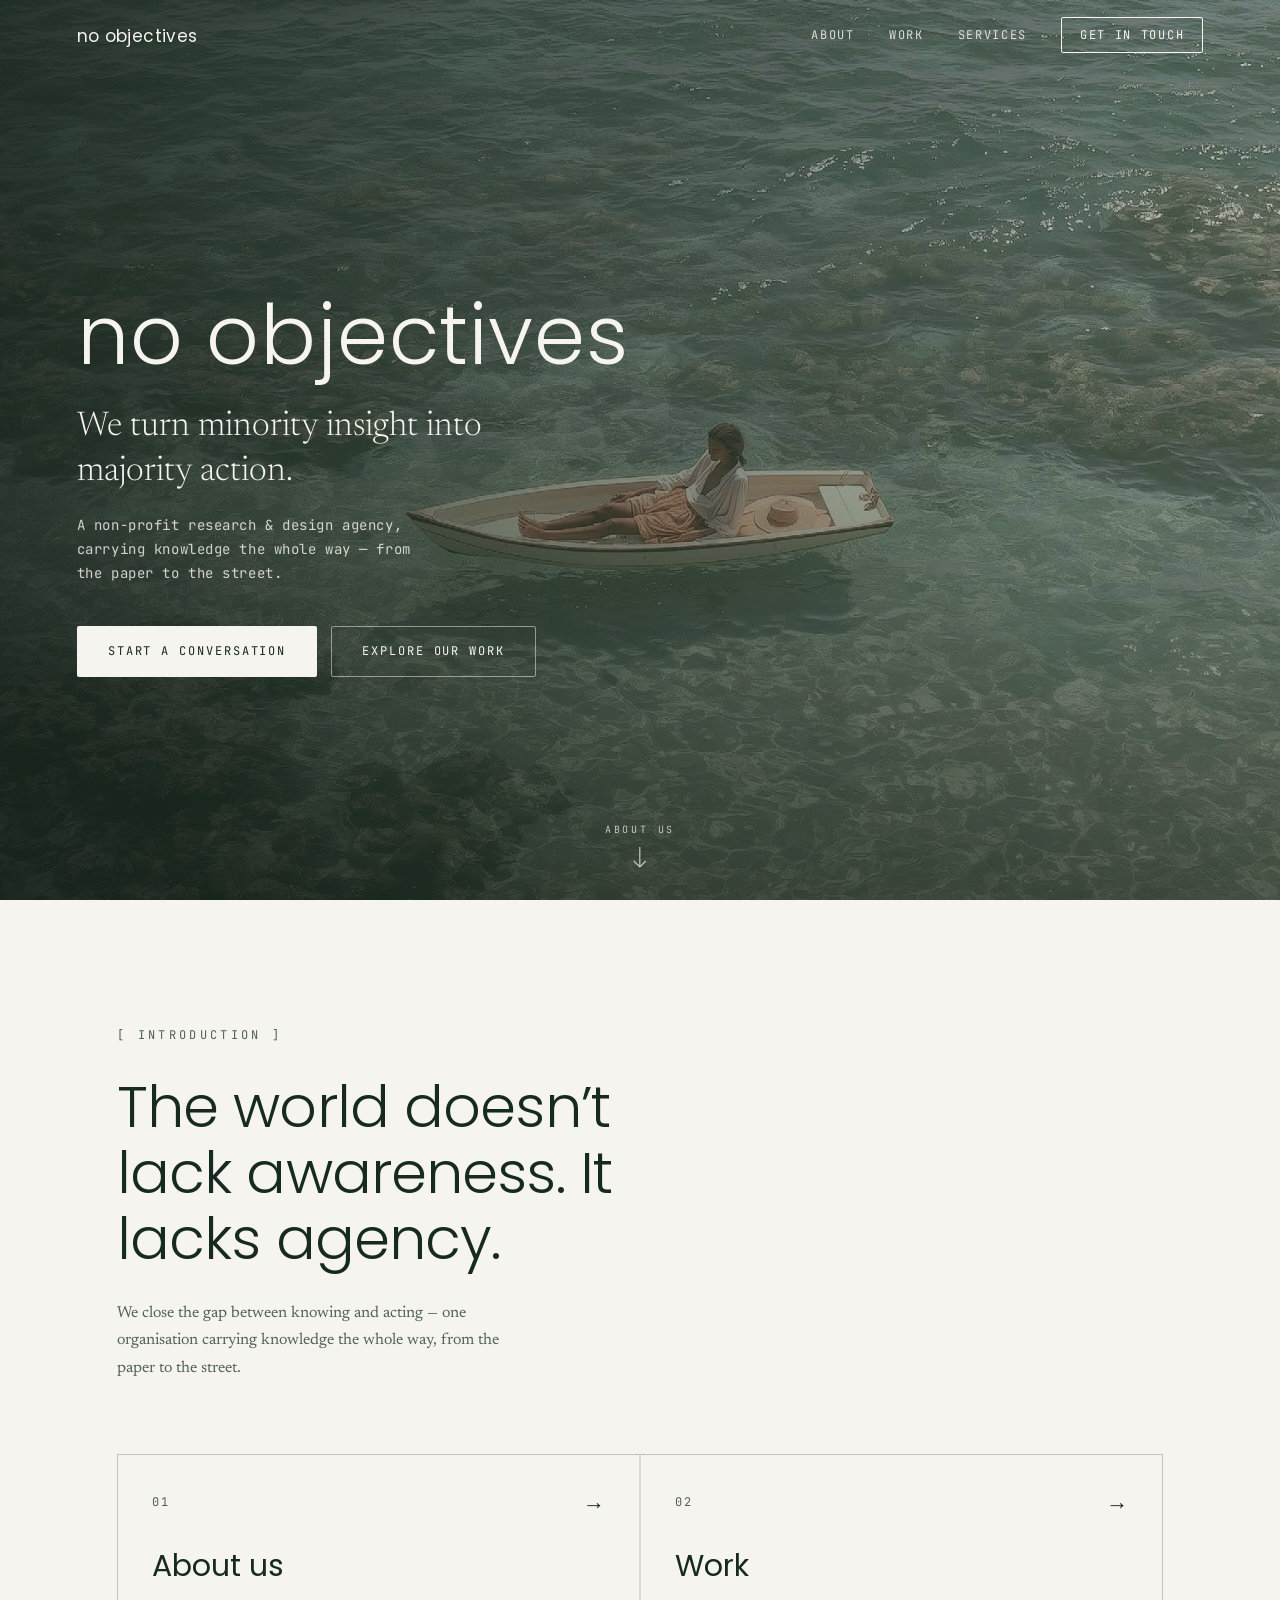
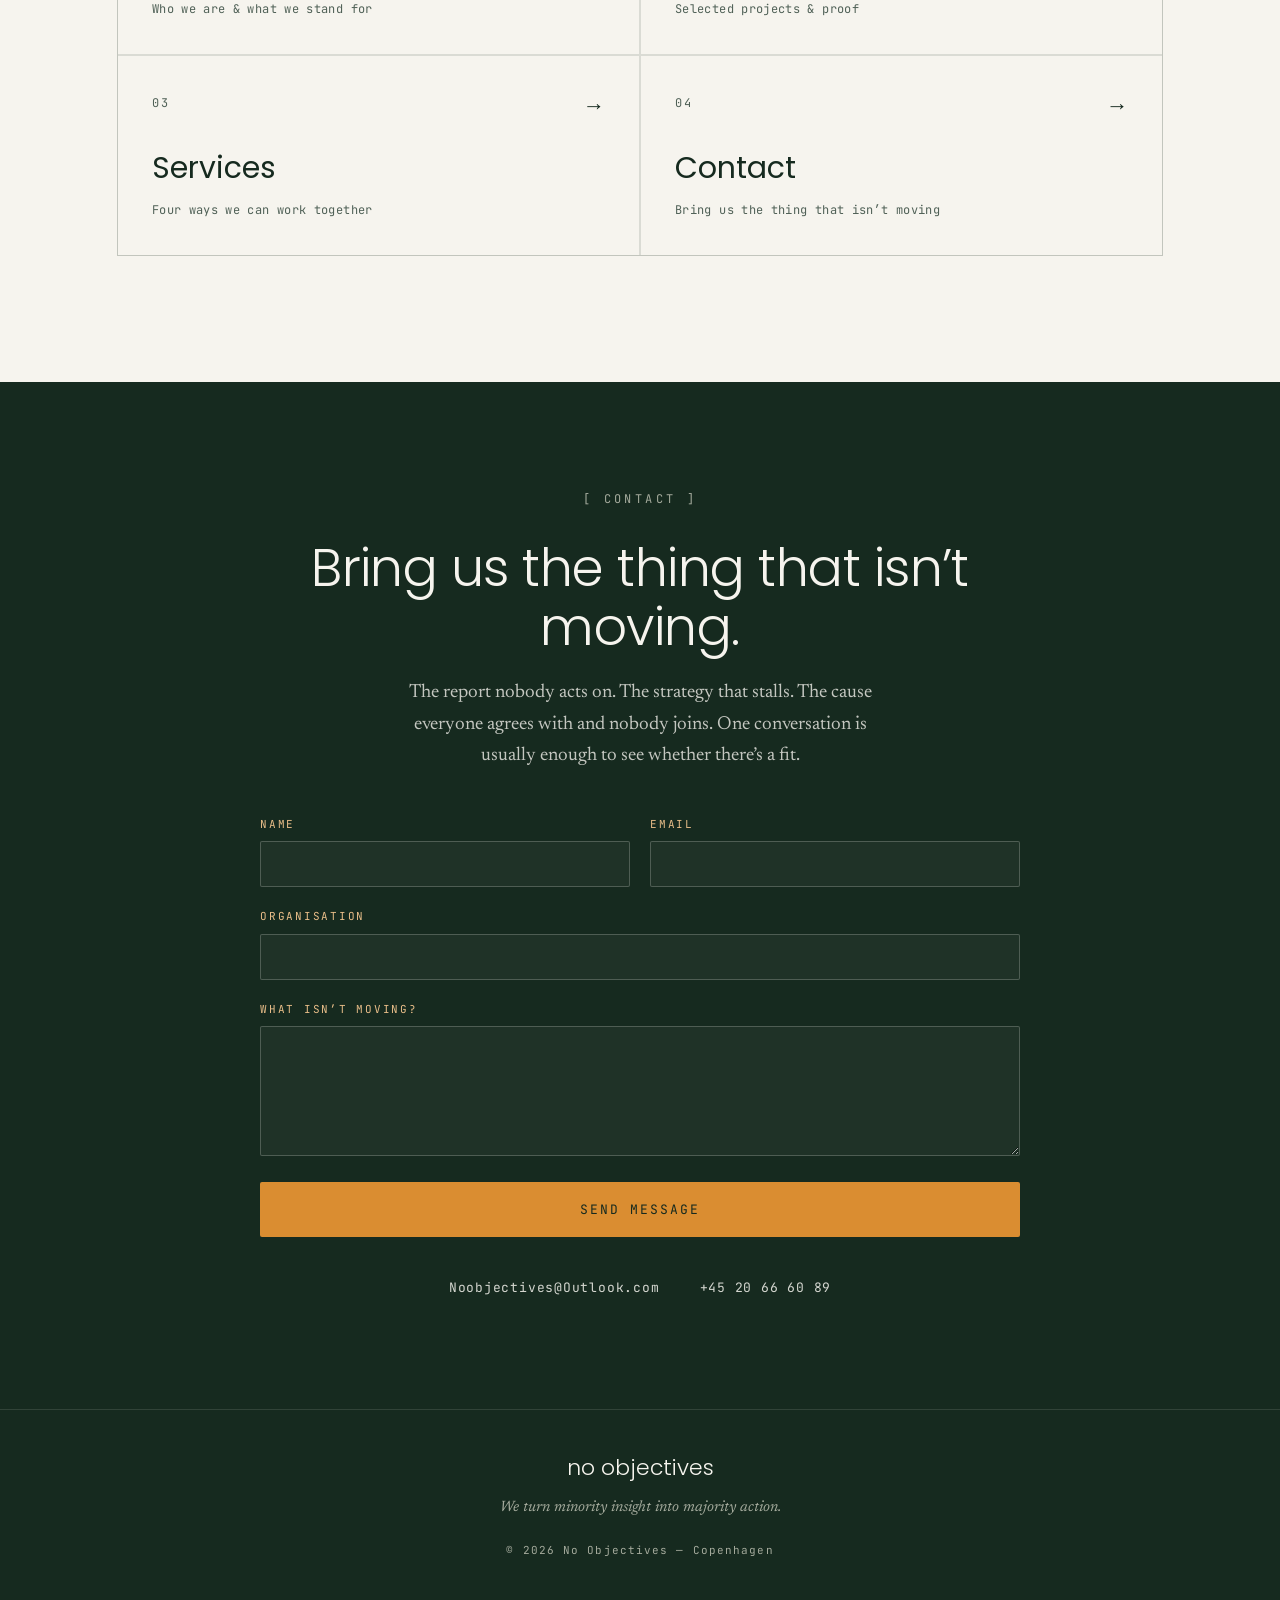
==== commit 364a448e: "Simplify hierarchy, reserve amber for contact, tighten copy - Reserve the amber accent exclusively f" ====
--- a/index.html
+++ b/index.html
@@ -31,7 +31,7 @@
       <h1 class="hero-tagline">We turn minority insight into majority action.</h1>
       <p class="hero-sub">A non-profit research &amp; design agency, carrying knowledge the whole way &mdash; from the paper to the street.</p>
       <div class="hero-actions">
-        <a href="contact.html" class="btn btn-primary">Start a conversation</a>
+        <a href="contact.html" class="btn btn-light">Start a conversation</a>
         <a href="work.html" class="btn btn-ghost btn-ghost-light">Explore our work</a>
       </div>
     </div>
@@ -45,7 +45,7 @@
     <section id="intro" class="intro reveal">
       <p class="eyebrow">[ Introduction ]</p>
       <p class="intro-lead">The world doesn&rsquo;t lack awareness. It lacks agency.</p>
-      <p class="intro-body">People already know the system is failing. What they lack is a future they can see themselves in, and a way to help build it. No Objectives exists to close the gap between knowing and acting &mdash; one organisation carrying knowledge the whole way, from insight to implementation.</p>
+      <p class="intro-body">We close the gap between knowing and acting &mdash; one organisation carrying knowledge the whole way, from the paper to the street.</p>
       <div class="nav-cards">
         <a href="about.html" class="nav-card">
           <span class="nav-card-index">01</span>
--- a/css/style.css
+++ b/css/style.css
@@ -95,6 +95,10 @@
 }
 .btn-primary:hover { background: #c67d24; transform: translateY(-2px); }
 
+/* Light solid button — used on the hero (keeps amber reserved for contact) */
+.btn-light { background: var(--light-white); color: var(--petrol); }
+.btn-light:hover { background: #ffffff; transform: translateY(-2px); }
+
 .btn-ghost {
   background: transparent;
   border-color: var(--ink);
@@ -276,17 +280,18 @@
 .intro-lead {
   font-family: var(--sans);
   font-weight: 300;
-  font-size: clamp(22px, 3.2vw, 38px);
-  line-height: 1.28;
-  letter-spacing: -0.01em;
-  max-width: 24ch;
-  margin-bottom: 30px;
+  font-size: clamp(30px, 5.4vw, 58px);
+  line-height: 1.14;
+  letter-spacing: -0.015em;
+  max-width: 16ch;
+  margin-bottom: 28px;
 }
 .intro-body {
-  font-size: clamp(16px, 1.8vw, 19px);
+  font-size: 16px;
+  line-height: 1.7;
   color: var(--muted);
-  max-width: 60ch;
-  margin-bottom: 64px;
+  max-width: 46ch;
+  margin-bottom: 72px;
 }
 
 .nav-cards {
@@ -310,7 +315,7 @@
   font-family: var(--mono);
   font-size: 12px;
   letter-spacing: 0.2em;
-  color: var(--amber);
+  color: var(--muted);
   margin-bottom: auto;
 }
 .nav-card-title {
@@ -347,10 +352,10 @@
   font-size: 11px;
   letter-spacing: 0.22em;
   text-transform: uppercase;
-  color: var(--amber);
+  color: var(--muted);
   margin-bottom: 16px;
 }
-.about-text { color: var(--muted); }
+.about-text { color: var(--muted); font-size: 16px; }
 
 .about-values { margin-bottom: 64px; }
 .values-list {
@@ -372,19 +377,19 @@
   position: absolute;
   left: 0; top: 0.7em;
   width: 12px; height: 1px;
-  background: var(--amber);
+  background: var(--dusty-green);
 }
 
 .pull-quote {
   font-family: var(--serif);
   font-style: italic;
   font-weight: 300;
-  font-size: clamp(22px, 3.6vw, 40px);
-  line-height: 1.3;
+  font-size: clamp(26px, 4.6vw, 46px);
+  line-height: 1.24;
   color: var(--ink);
   border-top: 1px solid var(--line);
-  padding-top: 48px;
-  max-width: 24ch;
+  padding-top: 56px;
+  max-width: 20ch;
 }
 
 /* ─── Work ────────────────────────────────────────────────── */
@@ -430,7 +435,7 @@
   font-family: var(--serif);
   font-style: italic;
   font-size: clamp(16px, 1.8vw, 19px);
-  color: var(--amber);
+  color: var(--dusty-green);
   margin-bottom: 14px;
 }
 .work-desc { color: var(--muted); max-width: 62ch; }
@@ -455,7 +460,7 @@
   font-family: var(--mono);
   font-size: 12px;
   letter-spacing: 0.2em;
-  color: var(--amber);
+  color: var(--muted);
   margin-bottom: 24px;
 }
 .service-title {
@@ -471,7 +476,7 @@
   color: var(--ink);
   margin-bottom: 16px;
 }
-.service-desc { color: var(--muted); margin-bottom: 20px; }
+.service-desc { color: var(--muted); font-size: 15px; margin-bottom: 20px; }
 .service-for {
   font-family: var(--mono);
   font-size: 11px;
@@ -487,7 +492,7 @@
   color: var(--muted);
   max-width: 70ch;
   padding-left: 22px;
-  border-left: 2px solid var(--amber);
+  border-left: 2px solid var(--sage);
 }
 
 /* ─── Contact ─────────────────────────────────────────────── */
@@ -579,8 +584,8 @@
 }
 
 /* ─── Nav active state (multi-page) ───────────────────────── */
-.nav-links a.active { opacity: 1; color: var(--amber); }
-nav.scrolled .nav-links a.active { color: var(--amber); }
+.nav-links a.active { opacity: 1; }
+.nav-links a.active:not(.nav-cta) { border-bottom: 1px solid currentColor; padding-bottom: 3px; }
 
 /* ─── Inner page header (banner) ──────────────────────────── */
 .page-header {
@@ -605,7 +610,7 @@
     linear-gradient(0deg, rgba(15,28,21,0.88) 0%, rgba(15,28,21,0.55) 45%, rgba(15,28,21,0.62) 100%);
 }
 .page-header-inner { position: relative; z-index: 2; max-width: var(--maxw); margin: 0 auto; width: 100%; }
-.page-header .eyebrow { color: var(--amber-dim); }
+.page-header .eyebrow { color: rgba(246,244,238,0.72); }
 .page-title {
   font-family: var(--sans);
   font-weight: 300;
@@ -660,20 +665,27 @@
   font-family: var(--serif);
   font-style: italic;
   font-size: clamp(17px, 1.9vw, 20px);
-  color: var(--amber);
+  color: var(--dusty-green);
   margin-bottom: 16px;
 }
-.project-desc { color: var(--muted); }
+.project-desc { color: var(--muted); font-size: 16px; max-width: 46ch; }
 
 /* ─── About extras ────────────────────────────────────────── */
 .about-lead {
   font-family: var(--sans);
   font-weight: 300;
-  font-size: clamp(22px, 3vw, 34px);
-  line-height: 1.28;
-  letter-spacing: -0.01em;
-  max-width: 24ch;
-  margin-bottom: 30px;
+  font-size: clamp(28px, 4.6vw, 50px);
+  line-height: 1.16;
+  letter-spacing: -0.015em;
+  max-width: 18ch;
+  margin-bottom: 56px;
+}
+.lead-support {
+  font-size: 17px;
+  line-height: 1.7;
+  color: var(--muted);
+  max-width: 50ch;
+  margin-bottom: 64px;
 }
 .stance {
   display: grid;
@@ -686,12 +698,12 @@
 .stance-col { background: var(--bg); padding: 34px; }
 .stance-col ul { list-style: none; margin-top: 14px; }
 .stance-col li { padding: 8px 0 8px 24px; position: relative; color: var(--muted); }
-.stance-col li::before { content: ""; position: absolute; left: 0; top: 1em; width: 12px; height: 1px; background: var(--amber); }
+.stance-col li::before { content: ""; position: absolute; left: 0; top: 1em; width: 12px; height: 1px; background: var(--dusty-green); }
 
 /* ─── How it works (services) ─────────────────────────────── */
 .phases { display: grid; grid-template-columns: repeat(3, 1fr); gap: 2px; background: var(--line); border: 1px solid var(--line); margin-top: 56px; }
 .phase { background: var(--bg); padding: 34px 30px; }
-.phase-num { font-family: var(--mono); font-size: 12px; letter-spacing: 0.2em; color: var(--amber); }
+.phase-num { font-family: var(--mono); font-size: 12px; letter-spacing: 0.2em; color: var(--muted); }
 .phase-name { font-family: var(--sans); font-weight: 400; font-size: 21px; margin: 16px 0 10px; }
 .phase-desc { color: var(--muted); font-size: 15px; }
 
